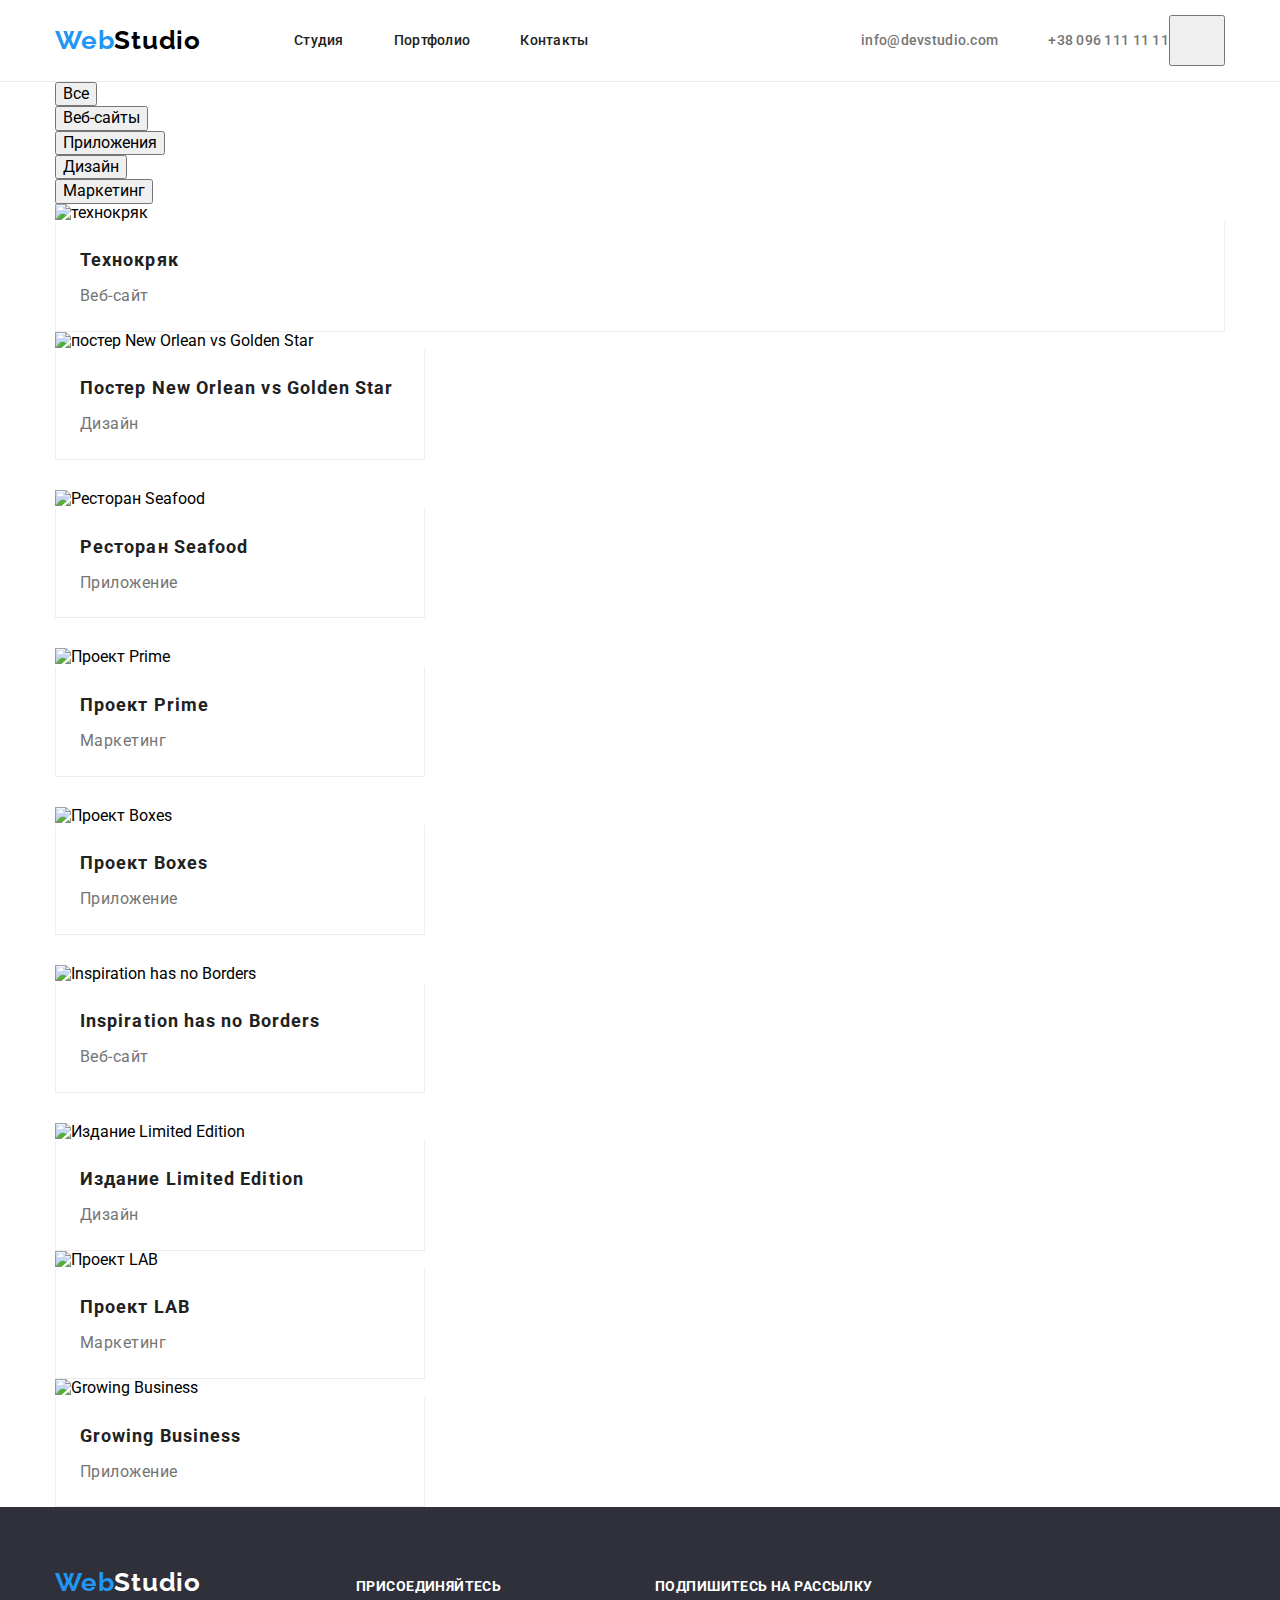
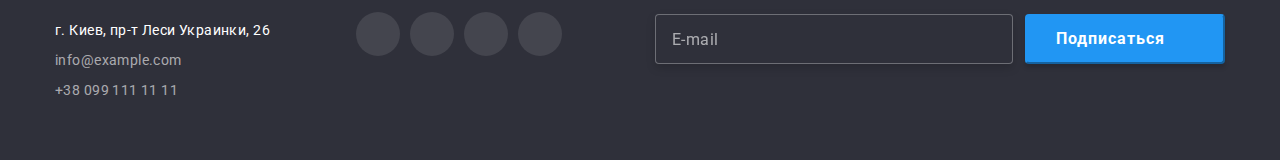
==== portfolio.html @ 87bd8df1 "Add files via upload" ====
<!DOCTYPE html>
    <html lang="en">
      <head>
        <meta charset="UTF-8" />
        <meta http-equiv="X-UA-Compatible" content="IE=edge" />
        <meta name="viewport" content="width=device-width, initial-scale=1.0" />
        <title>Document</title>
        
        <link rel="preconnect" href="https://fonts.googleapis.com">
    <link rel="preconnect" href="https://fonts.gstatic.com" crossorigin>
    <link href="https://fonts.googleapis.com/css2?family=Raleway:wght@700&family=Roboto:wght@400;500;700;900&display=swap" rel="stylesheet">
    
    <link rel="stylesheet" href="https://cdnjs.cloudflare.com/ajax/libs/modern-normalize/1.1.0/modern-normalize.min.css">
    <link rel="stylesheet" href="./css/main.min.css">  
      </head>
<body>
        <!--Шапка сайта-->
             <!--Шапка сайта-->
  <header class="header">
    <div class="header-container">
    <a href="./index.html" class="logo">Web<span class="accent-header">Studio</span></a>
    <nav style="margin-left: 93px;">
    <ul class="site-nav">
    <li class="site-nav__item"><a class="site-nav__link" href="./index.html">Студия</a></li>
    <li class="site-nav__item"><a class="site-nav__link current" href="./portfolio.html">Портфолио</a></li>
    <li class="site-nav__item"><a class="site-nav__link" href="">Контакты</a></li>
    </ul>
    </nav>
  
    <ul class="contacts-links">
    <li class="contacts-links__mail">
    <a class="site-nav__link contacts-links__link" href="mailto:info@devstudio.com">
    <svg class="contacts-links__icon" width="16" height="12">
  <use href="./images/symbol-defs.svg#icon-envelope"></use>
    </svg> info@devstudio.com</a></li>
    <li>
    <a class="site-nav__link contacts-links__link" href="tel:+380961111111">
    <svg class="contacts-links__icon" width="10" height="16">
    <use href="./images/symbol-defs.svg#icon-smartphone"></use></svg>
    +38 096 111 11 11</a></li>
    </ul>
    <button 
type="button" 
class="menu-button" 
aria-expanded="false"
data-menu-button>
<svg 
width="40" 
height="40" 
aria-label="Переключатель мобильного меню"
>
<use class="icon-close" href="./images/symbol-defs.svg#icon-close"></use>
<use class="icon-menu" href="./images/symbol-defs.svg#icon-menu"></use>
   </svg></button>
    </div>
    </header>

<!--Герой-->
<main>
  <section class="portfolio container"> <div class="filter-list">
    <ul class="list">
      <li class="item"> <button type="button" class="filter-button link current"> Все </button></li>
      <li class="item"> <button type="button" class="filter-button link"> Веб-сайты </button></li>    
      <li class="item"> <button type="button" class="filter-button link"> Приложения </button></li>
      <li class="item"> <button type="button" class="filter-button link"> Дизайн </button></li>
      <li class="item"> <button type="button" class="filter-button link"> Маркетинг </button></li>    
      </ul></div>
<div class="page-portfolio">
      <ul class="list">
        <li class="item">
          <a class="link">
          <div class="example-photo">
        <picture>
        <source
          srcset="
            ./images/portfolio-images/portfolio1_mobile.jpg 1x,
            ./images/portfolio-images/portfolio1_mobile2x.jpg 2x"
          media="(max-width: 767px)" />
        <source
          srcset="
          ./images/portfolio-images/portfolio1_tablet.jpg 1x,
          ./images/portfolio-images/portfolio1_tablet2x.jpg 2x"
          media="(max-width: 1199px)" />
        <source
          srcset="
          ./images/portfolio-images/portfolio1_desktop.jpg 1x,
          ./images/portfolio-images/portfolio1_desktop2x.jpg 2x"
          media="(min-width: 1200px)" />
        <source
          srcset="
          ./images/portfolio-images/portfolio1_mobile.jpg 1x,
          ./images/portfolio-images/portfolio1_mobile2x.jpg 2x"
          media="(max-width: 767px)" />
        <source
          srcset="
          ./images/portfolio-images/portfolio1_tablet.jpg 1x,
          ./images/portfolio-images/portfolio1_tablet2x.jpg 2x"
          media="(max-width: 1199px)" />
        <source
          srcset="
          ./images/portfolio-images/portfolio1_desktop.jpg 1x,
          ./images/portfolio-images/portfolio1_desktop2x.jpg 2x"
          media="(min-width: 1200px)" />
        <img
          class="example"
          src="./images/portfolio-images/portfolio1_desktop.jpg "
          alt="технокряк"
      /></picture>

       <div class="portfolio-container__overlay">
        <p class="portfolio-container__overlay__text"> Ресурс предлагает комплексные предложения с разным уровнем функционала и сервисов. Все это позволит, посетителю получить исчерпывающие сведения о компании или частном лице. </p>
      </div></div>
        <div class="portfolio-container__card">
        <h3 class="portfolio-container__card__title">Технокряк</h3>
        <p class="portfolio-container__card__text">Веб-сайт</p>
       </div></a></li>
    
      <li class="portfolio-container__element"> 
        <a class="portfolio-container__link"> 
          <div class="portfolio-container__image">
            <picture>
              <source
                srcset="
                  ./images/portfolio-images/portfolio2_mobile.jpg 1x,
                  ./images/portfolio-images/portfolio2_mobile2x.jpg 2x"
                media="(max-width: 767px)" />
              <source
                srcset="
                ./images/portfolio-images/portfolio2_tablet.jpg 1x,
                ./images/portfolio-images/portfolio2_tablet2x.jpg 2x"
                media="(max-width: 1199px)" />
              <source
                srcset="
                ./images/portfolio-images/portfolio2_desktop.jpg 1x,
                ./images/portfolio-images/portfolio2_desktop2x.jpg 2x"
                media="(min-width: 1200px)" />
              <source
                srcset="
                ./images/portfolio-images/portfolio2_mobile.jpg 1x,
                ./images/portfolio-images/portfolio2_mobile2x.jpg 2x"
                media="(max-width: 767px)" />
              <source
                srcset="
                ./images/portfolio-images/portfolio2_tablet.jpg 1x,
                ./images/portfolio-images/portfolio2_tablet2x.jpg 2x"
                media="(max-width: 1199px)" />
              <source
                srcset="
                ./images/portfolio-images/portfolio2_desktop.jpg 1x,
                ./images/portfolio-images/portfolio2_desktop2x.jpg 2x"
                media="(min-width: 1200px)" />
              <img
                class="example"
                src="./images/portfolio-images/portfolio2_desktop.jpg "
                alt="постер New Orlean vs Golden Star"
            /></picture>
           <div class="portfolio-container__overlay">
      <p class="portfolio-container__overlay__text"> Ресурс предлагает комплексные предложения с разным уровнем функционала и сервисов. Все это позволит, посетителю получить исчерпывающие сведения о компании или частном лице. </p>
      </div></div>
      <div class="portfolio-container__card">
    <h3 class="portfolio-container__card__title">Постер New Orlean vs Golden Star</h3>
    <p class="portfolio-container__card__text">Дизайн</p>
    </div></a></li>
      
    <li class="portfolio-container__element"> 
      <a class="portfolio-container__link"> 
        <div class="portfolio-container__image">
          <picture>
            <source
              srcset="
                ./images/portfolio-images/portfolio3_mobile.jpg 1x,
                ./images/portfolio-images/portfolio3_mobile2x.jpg 2x"
              media="(max-width: 767px)" />
            <source
              srcset="
              ./images/portfolio-images/portfolio3_tablet.jpg 1x,
              ./images/portfolio-images/portfolio3_tablet2x.jpg 2x"
              media="(max-width: 1199px)" />
            <source
              srcset="
              ./images/portfolio-images/portfolio3_desktop.jpg 1x,
              ./images/portfolio-images/portfolio3_desktop2x.jpg 2x"
              media="(min-width: 1200px)" />
            <source
              srcset="
              ./images/portfolio-images/portfolio3_mobile.jpg 1x,
              ./images/portfolio-images/portfolio3_mobile2x.jpg 2x"
              media="(max-width: 767px)" />
            <source
              srcset="
              ./images/portfolio-images/portfolio3_tablet.jpg 1x,
              ./images/portfolio-images/portfolio3_tablet2x.jpg 2x"
              media="(max-width: 1199px)" />
            <source
              srcset="
              ./images/portfolio-images/portfolio3_desktop.jpg 1x,
              ./images/portfolio-images/portfolio3_desktop2x.jpg 2x"
              media="(min-width: 1200px)" />
            <img
              class="example"
              src="./image/portfolio-images/portfolio3_desktop.jpg "
              alt="Ресторан Seafood"
          /></picture>
            <div class="portfolio-container__overlay">
      <p class="portfolio-container__overlay__text"> Ресурс предлагает комплексные предложения с разным уровнем функционала и сервисов. Все это позволит, посетителю получить исчерпывающие сведения о компании или частном лице. </p>
    </div></div>
    <div class="portfolio-container__card">
    <h3 class="portfolio-container__card__title">Ресторан Seafood</h3>
    <p class="portfolio-container__card__text">Приложение</p>
    </div></a></li>
        
      <li class="portfolio-container__element"> 
        <a class="portfolio-container__link"> 
          <div class="portfolio-container__image">
            <picture>
              <source
                srcset="
                  ./images/portfolio-images/portfolio4_mobile.jpg 1x,
                  ./images/portfolio-images/portfolio4_mobile2x.jpg 2x"
                media="(max-width: 767px)" />
              <source
                srcset="
                ./images/portfolio-images/portfolio4_tablet.jpg 1x,
                ./images/portfolio-images/portfolio4_tablet2x.jpg 2x"
                media="(max-width: 1199px)" />
              <source
                srcset="
                ./images/portfolio-images/portfolio4_desktop.jpg 1x,
                ./images/portfolio-images/portfolio4_desktop2x.jpg 2x"
                media="(min-width: 1200px)" />
              <source
                srcset="
                ./images/portfolio-images/portfolio4_mobile.jpg 1x,
                ./images/portfolio-images/portfolio4_mobile2x.jpg 2x"
                media="(max-width: 767px)" />
              <source
                srcset="
                ./images/portfolio-images/portfolio4_tablet.jpg 1x,
                ./images/portfolio-images/portfolio4_tablet2x.jpg 2x"
                media="(max-width: 1199px)" />
              <source
                srcset="
                ./images/portfolio-images/portfolio4_desktop.jpg 1x,
                ./images/portfolio-images/portfolio4_desktop2x.jpg 2x"
                media="(min-width: 1200px)" />
              <img
                class="example"
                src="./images/portfolio-images/portfolio4_desktop.jpg "
                alt="Проект Prime"
            /></picture>
<div class="portfolio-container__overlay">
      <p class="portfolio-container__overlay__text"> Ресурс предлагает комплексные предложения с разным уровнем функционала и сервисов. Все это позволит, посетителю получить исчерпывающие сведения о компании или частном лице. </p>
    </div></div>
    <div class="portfolio-container__card">
        <h3 class="portfolio-container__card__title">Проект Prime</h3>
        <p class="portfolio-container__card__text">Маркетинг</p>
      </div></a></li>
      
      <li class="portfolio-container__element"> 
       <a class="portfolio-container__link"> 
        <div class="portfolio-container__image">
          <picture>
            <source
              srcset="
                ./images/portfolio-images/portfolio5_mobile.jpg 1x,
                ./images/portfolio-images/portfolio5_mobile2x.jpg 2x"
              media="(max-width: 767px)" />
            <source
              srcset="
              ./images/portfolio-images/portfolio5_tablet.jpg 1x,
              ./images/portfolio-images/portfolio5_tablet2x.jpg 2x"
              media="(max-width: 1199px)" />
            <source
              srcset="
              ./images/portfolio-images/portfolio5_desktop.jpg 1x,
              ./images/portfolio-images/portfolio5_desktop2x.jpg 2x"
              media="(min-width: 1200px)" />
            <source
              srcset="
              ./images/portfolio-images/portfolio5_mobile.jpg 1x,
              ./images/portfolio-images/portfolio5_mobile2x.jpg 2x"
              media="(max-width: 767px)" />
            <source
              srcset="
              ./images/portfolio-images/portfolio5_tablet.jpg 1x,
              ./images/portfolio-images/portfolio5_tablet2x.jpg 2x"
              media="(max-width: 1199px)" />
            <source
              srcset="
              ./images/portfolio-images/portfolio5_desktop.jpg 1x,
              ./images/portfolio-images/portfolio5_desktop2x.jpg 2x"
              media="(min-width: 1200px)" />
            <img
              class="example"
              src="./images/portfolio-images/portfolio5_desktop.jpg "
              alt="Проект Boxes"
          /></picture>
        <div class="portfolio-container__overlay">
      <p class="portfolio-container__overlay__text"> Ресурс предлагает комплексные предложения с разным уровнем функционала и сервисов. Все это позволит, посетителю получить исчерпывающие сведения о компании или частном лице. </p>
    </div></div>
    <div class="portfolio-container__card">
        <h3 class="portfolio-container__card__title">Проект Boxes</h3>
        <p class="portfolio-container__card__text">Приложение</p>
      </div></a></li>  
        
    <li class="portfolio-container__element">
      <a class="portfolio-container__link"> 
        <div class="portfolio-container__image">
          <picture>
            <source
              srcset="
                ./images/portfolio-images/portfolio6_mobile.jpg 1x,
                ./images/portfolio-images/portfolio6_mobile2x.jpg 2x"
              media="(max-width: 767px)" />
            <source
              srcset="
              ./images/portfolio-images/portfolio6_tablet.jpg 1x,
              ./images/portfolio-images/portfolio6_tablet2x.jpg 2x"
              media="(max-width: 1199px)" />
            <source
              srcset="
              ./images/portfolio-images/portfolio6_desktop.jpg 1x,
              ./images/portfolio-images/portfolio6_desktop2x.jpg 2x"
              media="(min-width: 1200px)" />
            <source
              srcset="
              ./images/portfolio-images/portfolio6_mobile.jpg 1x,
              ./images/portfolio-images/portfolio6_mobile2x.jpg 2x"
              media="(max-width: 767px)" />
            <source
              srcset="
              ./images/portfolio-images/portfolio6_tablet.jpg 1x,
              ./images/portfolio-images/portfolio6_tablet2x.jpg 2x"
              media="(max-width: 1199px)" />
            <source
              srcset="
              ./images/portfolio-images/portfolio6_desktop.jpg 1x,
              ./images/portfolio-images/portfolio6_desktop2x.jpg 2x"
              media="(min-width: 1200px)" />
            <img
              class="example"
              src="./images/portfolio-images/portfolio6_desktop.jpg "
              alt="Inspiration has no Borders"
          /></picture>
      <div class="portfolio-container__overlay">
      <p class="portfolio-container__overlay__text"> Ресурс предлагает комплексные предложения с разным уровнем функционала и сервисов. Все это позволит, посетителю получить исчерпывающие сведения о компании или частном лице. </p>
    </div></div>
    <div class="portfolio-container__card">
      <h3 class="portfolio-container__card__title">Inspiration has no Borders</h3>
      <p class="portfolio-container__card__text">Веб-сайт</p>
    </div></a></li>
    
    <li class="portfolio-container__element"> 
      <a class="portfolio-container__link"> 
        <div class="portfolio-container__image">
         <picture>
            <source
              srcset="
                ./images/portfolio-images/portfolio7_mobile.jpg 1x,
                ./images/portfolio-images/portfolio7_mobile2x.jpg 2x"
              media="(max-width: 767px)" />
            <source
              srcset="
              ./images/portfolio-images/portfolio7_tablet.jpg 1x,
              ./images/portfolio-images/portfolio7_tablet2x.jpg 2x"
              media="(max-width: 1199px)" />
            <source
              srcset="
              ./images/portfolio-images/portfolio7_desktop.jpg 1x,
              ./images/portfolio-images/portfolio7_desktop2x.jpg 2x"
              media="(min-width: 1200px)" />
            <source
              srcset="
              ./images/portfolio-images/portfolio7_mobile.jpg 1x,
              ./images/portfolio-images/portfolio7_mobile2x.jpg 2x"
              media="(max-width: 767px)" />
            <source
              srcset="
              ./images/portfolio-images/portfolio7_tablet.jpg 1x,
              ./images/portfolio-images/portfolio7_tablet2x.jpg 2x"
              media="(max-width: 1199px)" />
            <source
              srcset="
              ./images/portfolio-images/portfolio7_desktop.jpg 1x,
              ./images/portfolio-images/portfolio7_desktop2x.jpg 2x"
              media="(min-width: 1200px)" />
            <img
              class="example"
              src="./images/portfolio-images/portfolio7_desktop.jpg "
              alt="Издание Limited Edition"
          /></picture>
     <div class="portfolio-container__overlay">
      <p class="portfolio-container__overlay__text"> Ресурс предлагает комплексные предложения с разным уровнем функционала и сервисов. Все это позволит, посетителю получить исчерпывающие сведения о компании или частном лице. </p>
    </div></div>
    <div class="portfolio-container__card">
        <h3 class="portfolio-container__card__title">Издание Limited Edition</h3>
        <p class="portfolio-container__card__text">Дизайн</p>
      </div></a></li>
    
      <li class="portfolio-container__element"> 
        <a class="portfolio-container__link"> 
          <div class="portfolio-container__image">
            <picture>
              <source
                srcset="
                  ./images/portfolio-images/portfolio8_mobile.jpg 1x,
                  ./images/portfolio-images/portfolio8_mobile2x.jpg 2x"
                media="(max-width: 767px)" />
              <source
                srcset="
                ./images/portfolio-images/portfolio8_tablet.jpg 1x,
                ./images/portfolio-images/portfolio8_tablet2x.jpg 2x"
                media="(max-width: 1199px)" />
              <source
                srcset="
                ./images/portfolio-images/portfolio8_desktop.jpg 1x,
                ./images/portfolio-images/portfolio8_desktop2x.jpg 2x"
                media="(min-width: 1200px)" />
              <source
                srcset="
                ./images/portfolio-images/portfolio8_mobile.jpg 1x,
                ./images/portfolio-images/portfolio8_mobile2x.jpg 2x"
                media="(max-width: 767px)" />
              <source
                srcset="
                ./images/portfolio-images/portfolio8_tablet.jpg 1x,
                ./images/portfolio-images/portfolio8_tablet2x.jpg 2x"
                media="(max-width: 1199px)" />
              <source
                srcset="
                ./images/portfolio-images/portfolio8_desktop.jpg 1x,
                ./images/portfolio-images/portfolio8_desktop2x.jpg 2x"
                media="(min-width: 1200px)" />
              <img
                class="example"
                src="./images/portfolio-images/portfolio8_desktop.jpg "
                alt="Проект LAB"
            /></picture>
     <div class="portfolio-container__overlay">
      <p class="portfolio-container__overlay__text"> Ресурс предлагает комплексные предложения с разным уровнем функционала и сервисов. Все это позволит, посетителю получить исчерпывающие сведения о компании или частном лице. </p>
    </div></div>
    <div class="portfolio-container__card">
      <h3 class="portfolio-container__card__title">Проект LAB</h3>   
      <p class="portfolio-container__card__text">Маркетинг</p>
      </div></a></li>  
        
    <li class="portfolio-container__element">
        <a class="portfolio-container__link"> 
          <div class="portfolio-container__image">
            <picture>
              <source
                srcset="
                  ./images/portfolio-images/portfolio9_mobile.jpg 1x,
                  ./images/portfolio-images/portfolio9_mobile2x.jpg 2x"
                media="(max-width: 767px)" />
              <source
                srcset="
                ./images/portfolio-images/portfolio9_tablet.jpg 1x,
                ./images/portfolio-images/portfolio9_tablet2x.jpg 2x"
                media="(max-width: 1199px)" />
              <source
                srcset="
                ./images/portfolio-images/portfolio9_desktop.jpg 1x,
                ./images/portfolio-images/portfolio9_desktop2x.jpg 2x"
                media="(min-width: 1200px)" />
              <source
                srcset="
                ./images/portfolio-images/portfolio9_mobile.jpg 1x,
                ./images/portfolio-images/portfolio9_mobile2x.jpg 2x"
                media="(max-width: 767px)" />
              <source
                srcset="
                ./images/portfolio-images/portfolio9_tablet.jpg 1x,
                ./images/portfolio-images/portfolio9_tablet2x.jpg 2x"
                media="(max-width: 1199px)" />
              <source
                srcset="
                ./images/portfolio-images/portfolio9_desktop.jpg 1x,
                ./images/portfolio-images/portfolio9_desktop2x.jpg 2x"
                media="(min-width: 1200px)" />
              <img
                class="example"
                src="./images/portfolio-images/portfolio9_desktop.jpg "
                alt="Growing Business"
            /></picture>
    <div class="portfolio-container__overlay">
      <p class="portfolio-container__overlay__text"> Ресурс предлагает комплексные предложения с разным уровнем функционала и сервисов. Все это позволит, посетителю получить исчерпывающие сведения о компании или частном лице. </p>
    </div></div>
    <div class="portfolio-container__card">
      <h3 class="portfolio-container__card__title">Growing Business</h3>
      <p class="portfolio-container__card__text">Приложение</p>
    </div></a></li></ul> </div> </section>
    </main>
<!--Подвал-->
<footer class="footer"> 
  <div class="footer-container">
  <div class="address-container">
 <a href="" class="logo">Web<span class="accent-footer">Studio</span></a>
  <address class="address">
      <ul class="address__links">
      <li class="address__map"> <a href="https://goo.gl/maps/FCJh6KjiG2ZxYmKU6" target="_blank" rel="noreferrer noopener">г. Киев, пр-т Леси Украинки, 26</a> </li>
      <li> <a href="mailto:info@example.com"> info@example.com</a></li>
      <li> <a href="tel:+380991111111"> +38 099 111 11 11</a></li>
      </ul>
  </address>
  </div>

  <div class="footer-social-links">
    <h2 class="footer-social-links__title">Присоединяйтесь</h2>
    <ul class="footer-social-links__list">
    
      <li class="footer-social-links__items">
  <a class="footer-social-links__link" href="">
    <svg class="footer-social-links__icon" width="20" height="20">
      <use href="./images/symbol-defs.svg#icon-instagram-2"></use>
    </svg> </a> </li>

    <li class="footer-social-links__items">
    <a class="footer-social-links__link" href="">
      <svg class="footer-social-links__icon" width="20" height="20">
        <use href="./images/symbol-defs.svg#icon-twitter-1"></use>
      </svg></a> </li>
      <li class="footer-social-links__items">
      <a class="footer-social-links__link" href="">
        <svg class="footer-social-links__icon" width="20" height="20">
          <use href="./images/symbol-defs.svg#icon-facebook-1"></use>
        </svg></a></li>
        <li class="footer-social-links__items">
        <a class="footer-social-links__link" href="">
          <svg class="footer-social-links__icon" width="20" height="20">
            <use href="./images/symbol-defs.svg#icon-linkedin-1"></use>
          </svg></a> </li>
</ul> </div>


<!--FORM-->
<div class="footer__form">
<b class="footer__form__title">Подпишитесь на рассылку</b>
<form class="footer__form__input"> <input type="email" name="email" placeholder="E-mail"/>
<button type="submit" class="footer__form__button">Подписаться <svg class="footer__form__icon" width="24" height="24">
<use href="/images/symbol-defs.svg#icon-send"></use> 
</svg></button></form>   
</div>
</div>
</footer>  
</body>
</html>
---- css/main.min.css ----
:root{--primary-font-family:"Roboto", sans-serif;--secondary-font-family: "Raleway", sans-serif;--main-text-color: #212121;--primary-text-color: #000000;--secondary-text-color: #FFFFFF;--accent-color: #2196F3;--secondary-accent-color: #757575;--background-color: #188CE8;--timing-function: cubic-bezier(0.4, 0, 0.2, 1)}.visually-hidden{position:absolute;width:1px;height:1px;margin:-1px;border:0;padding:0;white-space:nowrap;clip-path:inset(100%);clip:rect(0 0 0 0);overflow:hidden}html{box-sizing:border-box}* *::before,*::after{box-sizing:inherit}body{margin:0;background-color:#fff;font-family:var(--primary-font-family)}ol,ul{margin-top:0;margin-bottom:0;padding-left:0;list-style:none}a{text-decoration:none;cursor:pointer}p{margin-top:0;margin-bottom:0}h1,h2,h3,h4{margin-top:0;margin-bottom:0}img{display:block}.container{width:1200px;margin-right:auto;margin-left:auto;padding-left:15px;padding-right:15px}.container-design{display:flex;align-items:center}.logo{font-family:var(--secondary-font-family);font-weight:700;font-size:26px;line-height:1.2;letter-spacing:.03em;color:var(--accent-color)}.accent-header{font-family:var(--secondary-font-family);font-weight:700;font-size:26px;line-height:1.2;letter-spacing:.03em;color:var(--primary-text-color)}.accent-footer{font-family:var(--secondary-font-family);font-weight:700;font-size:26px;line-height:1.2;letter-spacing:.03em;color:var(--secondary-text-color)}.backdrop{position:fixed;top:0;left:0;bottom:0;right:0;background-color:rgba(0,0,0,.5);transition:opacity 250ms var(--timing-function),visibility 250ms var(--timing-function)}.modal{position:absolute;top:50%;left:50%;transform:translate(-50%, -50%) scale(1);width:528px;height:581px;background-color:#fff;transition:transform 250ms var(--timing-function);padding:40px;margin-left:auto;margin-right:auto}.modal-close-btn{position:absolute;top:8px;right:8px;display:flex;align-items:center;justify-content:center;width:30px;height:30px;border:1px solid rgba(0,0,0,.1);border-radius:50%;background-color:rgba(0,0,0,0);cursor:pointer;padding:0}.modal-close-btn-icon{transition:fill 250ms var(--timing-function)}.modal-close-btn:hover .modal-close-btn-icon,.modal-close-btn:focus .modal-close-btn-icon{fill:var(--accent-color)}.backdrop.is-hidden{opacity:0;visibility:hidden;pointer-events:none}.backdrop.is-hidden .modal{transform:translate(-50%, -50%) scale(0.9)}.modal-head{font-weight:700;font-size:20px;line-height:23px;text-align:center;letter-spacing:.03em}.modal-input-form{margin-top:12px}.modal-input{position:relative;display:flex;flex-direction:column;margin-left:auto;margin-right:auto;width:448px;margin-bottom:10px;font-weight:400;font-size:12px;line-height:1.16;letter-spacing:.01em;color:var(--secondary-accent-color)}.input-your-data{margin-left:auto;margin-right:auto;width:448px;height:40px;border:1px solid rgba(33,33,33,.2);border-radius:4px;padding-left:42px;margin-top:4px;transition:border-color 250ms var(--timing-function)}.input-comment{display:flex;flex-direction:column;width:448px;height:138px;margin-left:auto;margin-right:auto;margin-bottom:20px;font-weight:400;font-size:12px;line-height:1.16;letter-spacing:.01em;color:var(--secondary-accent-color);transition:border-color 250ms var(--timing-function)}.text-comment{width:448px;height:100%;padding-top:12px;padding:12px 16px;margin-top:4px;resize:none;border:1px solid rgba(33,33,33,.2);border-radius:4px}.modal-your-icon{position:absolute;top:50%;left:12px;fill:var(--main-text-color);transition:fill 250ms var(--timing-function)}.policy-checkbox{display:flex;justify-content:center;align-items:center;font-weight:400;font-size:14px;line-height:1.71;color:var(--secondary-accent-color);cursor:pointer}.modal-icon-check{position:relative;margin-right:7px;border:2px solid var(--main-text-color);border-radius:2px;width:16px;height:15px;transition:background-color 250ms cubic-bezier(0.4, 0, 0.2, 1),border-color 250ms cubic-bezier(0.4, 0, 0.2, 1)}.checkbox:checked+.modal-icon-check{background-size:contain;background-color:var(--accent-color);background-image:url(../images/check.svg);border-color:rgba(0,0,0,0);outline:none}.checkbox:focus+.modal-icon-check{outline:2px solid var(--main-text-color)}.checkbox{position:relative;margin-right:7px;border:2px solid var(--main-text-color);border-radius:2px;transition:background-color 250ms cubic-bezier(0.4, 0, 0.2, 1),border-color 250ms cubic-bezier(0.4, 0, 0.2, 1)}.policy-link{font-weight:400;font-size:14px;line-height:1.71;color:var(--accent-color);text-decoration-line:underline}.send-button{display:flex;width:200px;height:50px;margin-left:auto;margin-right:auto;margin-top:30px;align-items:center;justify-content:center;font-weight:700;font-size:16px;line-height:1.88;border-color:rgba(0,0,0,0);background-color:var(--accent-color);color:var(--secondary-text-color);border-radius:4px;cursor:pointer;transition:background-color 250ms var(--timing-function)}.send-button:hover,.send-button:focus{background-color:var(--background-color)}.text-comment:focus{border-color:var(--accent-color);outline:none}.input-your-data:focus{border:1px solid var(--accent-color);outline:none}.input-your-data:focus+.modal-your-icon{fill:var(--background-color)}.hero{padding:200px 0;background:#2f303a;text-align:center;width:1600px;margin-left:auto;margin-right:auto;background-image:linear-gradient(to right, rgba(47, 48, 58, 0.4), rgba(47, 48, 58, 0.4)),url("../images/Img.jpg");background-size:cover;background-position:center}.hero__container{max-width:1200px;margin-left:auto;margin-right:auto;padding-right:15px;padding-left:15px}.hero__head{margin:0 auto 30px;max-width:696px;font-family:var(--primary-font-family);font-weight:900;font-size:44px;line-height:1.36;text-align:center;letter-spacing:.06em;text-transform:uppercase;color:var(--secondary-text-color)}.hero__button{font-family:var(--primary-font-family);font-weight:700;font-size:16px;line-height:1.88;border:none;color:var(--secondary-text-color);background:var(--accent-color);box-shadow:0px 4px 4px rgba(0,0,0,.15);border-radius:4px;transition:250ms var(--timing-function)}.hero__button:hover,.hero__button:focus{background-color:var(--background-color)}.header{border-bottom:1px solid #ececec}.header-container{width:1200px;margin-right:auto;margin-left:auto;padding-left:15px;padding-right:15px;display:flex;align-items:center}.site-nav{display:flex;padding-left:0;margin-top:0;margin-bottom:0}.site-nav__item{display:block;margin-right:50px;margin-left:0;position:relative}.site-nav__item:last-child{margin-right:0}.site-nav__link{display:flex;align-items:center;text-decoration:none;list-style:none;letter-spacing:.02em;font-weight:500;font-size:14px;line-height:1.2;color:var(--main-text-color);padding-top:32px;padding-bottom:32px;transition:250ms var(--timing-function)}.site-nav__link:hover,.site-nav__link:focus{transition:250ms var(--timing-function);color:var(--accent-color)}.site-nav__link .current{color:var(--accent-color)}.site-nav__link .current::after{content:"";position:absolute;bottom:0;width:100%;height:4px;background-color:var(--accent-color);border-radius:2px}.contacts-links{display:flex;align-items:center;margin-left:auto;padding-left:0;margin-top:0;margin-bottom:0;list-style:none;letter-spacing:.02em;color:var(--secondary-accent-color)}.contacts-links__mail{margin-right:30px}.contacts-links__icon{margin-right:10px;fill:var(--secondary-accent-color);transition:250ms var(--timing-function)}.site-nav__link:hover .contacts-links__icon,.site-nav__link:focus .contacts-links__icon{fill:var(--accent-color)}.contacts-links__link{color:var(--secondary-accent-color)}.features{width:1200px;margin-left:auto;margin-right:auto;padding-left:15px;padding-right:15px}.features__list{display:flex;margin-top:0;margin-bottom:0;padding-left:0}.features__box{width:270px;padding:0}.features__box:not(:last-child){margin-right:30px}.features__icon{display:flex;justify-content:center;align-items:center;width:270px;height:120px;margin-bottom:30px;background-color:#f5f4fa;border-radius:4px}.features__title{font-weight:700;font-size:14px;line-height:1.14;letter-spacing:.03em;text-transform:uppercase;color:var(--main-text-color);margin:30px 0 10px;padding:0}.features__description{font-weight:400;font-size:14px;line-height:1.71;letter-spacing:.03em;color:var(--secondary-accent-color)}.services{width:1200px;margin-left:auto;margin-right:auto;padding-left:15px;padding-right:15px}.services__head{margin:0 auto 50px;font-weight:700;font-size:36px;line-height:1.2;text-align:center;letter-spacing:.03em;color:var(--main-text-color)}.services__list{display:flex;margin:0;padding:0}.services__item{position:relative}.services__item:not(:last-child){margin-right:30px}.services__label{position:absolute;width:370px;height:70px;left:0;bottom:0;display:flex;align-items:center;justify-content:center;font-family:var(--primary-font-family);font-weight:700;font-size:14px;line-height:16px;letter-spacing:.03em;text-transform:uppercase;color:var(--secondary-text-color);background:rgba(47,48,58,.8)}.team{padding:94px 0;text-align:center;background:#f5f4fa;margin-left:auto;margin-right:auto}.team__container{width:1200px;margin-left:auto;margin-right:auto;padding-left:15px;padding-right:15px}.team__head{font-weight:700;font-size:36px;line-height:1.2;text-align:center;letter-spacing:.03em;color:var(--main-text-color)}.team__list{display:flex;margin-top:50px}.team__card{list-style:none;margin-left:0;padding:0;max-width:270px;background:var(--secondary-text-color);box-shadow:0px 1px 3px rgba(0,0,0,.12),0px 1px 1px rgba(0,0,0,.14),0px 2px 1px rgba(0,0,0,.2);border-radius:0px 0px 4px 4px}.team__card:not(:last-child){margin-right:30px}.team__description{padding-top:30px;padding-bottom:30px}.team__name{font-weight:500;font-size:16px;line-height:1.2;letter-spacing:.03em;color:var(--main-text-color);margin-bottom:10px}.team__position{font-size:16px;line-height:1.2;letter-spacing:.03em;color:var(--secondary-accent-color)}.social-links{display:flex;justify-content:center;margin-top:16px;list-style:none}.social-links__item:not(:last-child){margin-right:10px}.social-links__link{display:flex;align-items:center;justify-content:center;width:44px;height:44px;border-radius:50%;transition:250ms var(--timing-function)}.social-links__link:hover,.social-links__link:focus{background-color:var(--accent-color)}.social-links__link .social-links__icon{fill:#afb1b8}.social-links__link:hover .social-links__icon,.social-links__link:focus .social-links__icon{fill:var(--secondary-text-color)}.clients{text-align:center;max-width:1200px;margin-left:auto;margin-right:auto;padding:0 15px}.clients__head{margin:0 auto 50px;font-weight:700;font-size:36px;line-height:1.2;text-align:center;letter-spacing:.03em;color:var(--main-text-color)}.clients__list{display:flex;flex-direction:row;justify-content:space-between;width:1170px;margin:0;padding:0}.clients__card{width:170px;margin:0 30px 0 0;height:92px}.clients__card:last-child{margin-right:0}.clients__link{display:flex;justify-content:center;align-items:center;width:100%;height:100%;border:1px solid #afb1b8;border-radius:4px;transition:250ms var(--timing-function)}.clients__link:hover,.clients__link:focus{border:1px solid var(--accent-color)}.clients__logo{fill:#afb1b8}.clients__link:hover .clients__logo,.clients__link:focus .clients__logo{fill:var(--accent-color)}.footer{padding-top:60px;padding-bottom:60px;background-color:#2f303a;margin-left:auto;margin-right:auto}.footer-container{margin-left:auto;margin-right:auto;width:1200px;padding-left:15px;padding-right:15px;display:flex;align-items:baseline}.address-container{display:inline-block;align-items:baseline;margin-left:0}.address{margin-top:20px;margin-bottom:0;padding:0;display:inline-block;align-items:baseline}.address__links{display:flex;flex-direction:column;margin:0;padding:0;font-style:normal;list-style:none}.address__links a{width:231px;height:21px;display:block;font-size:14px;line-height:1.71;letter-spacing:.03em;color:rgba(255,255,255,.6)}.address__links li:not(:last-child){margin-bottom:9px}.address__map a{color:var(--secondary-text-color)}.footer-social-links{display:inline-block;align-items:baseline;margin-left:70px}.footer-social-links__title{font-family:inherit;font-weight:700;font-size:14px;line-height:1.14;letter-spacing:.03em;text-transform:uppercase;color:var(--secondary-text-color)}.footer-social-links__list{display:inline-flex;list-style:none;border-radius:50%;margin-top:17px}.footer-social-links__items{margin-left:auto;margin-right:auto}.footer-social-links__items:not(:last-child){margin-right:10px}.footer-social-links__link{display:flex;align-items:center;justify-content:center;width:44px;height:44px;margin-top:0;border-radius:50%;background:rgba(255,255,255,.1)}.footer-social-links__link:hover,.footer-social-links__link:focus{background-color:var(--accent-color)}.footer-social-links__icon{fill:var(--secondary-text-color);transition:color 250ms var(--timing-function)}.footer__form{display:flex;flex-direction:column;align-items:baseline;margin-left:93px}.footer__form__title{font-family:"Roboto";font-style:normal;font-weight:700;font-size:14px;line-height:16px;letter-spacing:.03em;text-transform:uppercase;color:var(--secondary-text-color);margin-bottom:20px}.footer__form__input{display:flex;justify-content:center;align-items:center}.footer__form__input input{width:358px;height:50px;border:1px solid rgba(255,255,255,.3);filter:drop-shadow(0px 4px 4px rgba(0, 0, 0, 0.15));border-radius:4px;margin-right:12px;background-color:#2f303a;padding-left:16px;padding-top:15px;padding-bottom:15px;outline:none;color:rgba(255,255,255,.6)}.footer__form__input input::placeholder{font-family:"Roboto";font-style:normal;font-weight:400;font-size:16px;line-height:1.25;display:flex;align-items:center;letter-spacing:.03em;color:rgba(255,255,255,.6)}.footer__form__button{width:200px;height:50px;background:var(--accent-color);border-color:var(--accent-color);box-shadow:0px 4px 4px rgba(0,0,0,.15);border-radius:4px;font-family:"Roboto";font-style:normal;font-weight:700;font-size:16px;line-height:1.88;display:flex;align-items:center;text-align:center;letter-spacing:.06em;color:var(--secondary-text-color);padding-top:10px;padding-bottom:10px;padding-left:29px}.footer__form__icon{padding-left:10px}.portfolio{width:1200px;padding-left:15px;padding-right:15px;margin:0 auto}.filter-container{display:flex;justify-content:center;margin-bottom:50px;margin-top:0;padding-right:0;padding-left:0}.filter__list .button{font-family:inherit;font-weight:500;font-size:16px;line-height:1.62;text-align:center;letter-spacing:.03em;color:var(--main-text-color);background:#f5f4fa;border-radius:4px;border:1px solid rgba(0,0,0,0);cursor:pointer;padding:6px 22px;transition:color 250ms var(--timing-function),background-color 250ms var(--timing-function),box-shadow 250ms var(--timing-function)}.filter__list .button:hover,.filter__list .button:focus{color:var(--secondary-text-color);background-color:var(--background-color);box-shadow:0px 3px 1px rgba(0,0,0,.1),0px 1px 2px rgba(0,0,0,.08),0px 2px 2px rgba(0,0,0,.12)}.filter__list:not(:last-child){margin-right:8px}.filter__list .current{color:var(--secondary-text-color);background-color:var(--accent-color)}.portfolio-container{display:flex;flex-wrap:wrap;padding:0;margin:0}.portfolio-container__element{width:370px;background:var(--secondary-text-color);margin-right:30px;margin-left:0;margin-bottom:30px;cursor:pointer}.portfolio-container__element:nth-child(3n){margin-right:0}.portfolio-container__element:nth-last-child(-n+3){margin-bottom:0}.portfolio-container__link{display:block;text-decoration:none;transition:transform 250ms var(--timing-function)}.portfolio-container__link:hover,.portfolio-container__link:focus{box-shadow:0px 1px 1px rgba(0,0,0,.12),0px 4px 4px rgba(0,0,0,.06),1px 4px 6px rgba(0,0,0,.16)}.portfolio-container__image{position:relative;overflow:hidden}.portfolio-container__overlay{position:absolute;width:370px;height:294px;left:0;top:0;padding:63px 24px;font-family:var(--primary-font-family);font-weight:400;font-size:18px;line-height:1.56;letter-spacing:.03em;color:var(--secondary-text-color);background-color:rgba(33,150,243,.9);cursor:pointer;opacity:0;transform:translateY(100%);transition:opacity 250ms var(--timing-function),transform 250ms var(--timing-function)}.portfolio-container__element:hover .portfolio-container__overlay,.portfolio-container__element:focus .portfolio-container__overlay{opacity:1;transform:translateY(0)}.portfolio-container__card{padding:20px 24px;border-left:1px solid #eee;border-right:1px solid #eee;border-bottom:1px solid #eee}.portfolio-container__card__title{font-weight:700;font-size:18px;line-height:2;letter-spacing:.06em;color:var(--main-text-color);margin-top:0;margin-bottom:0}.portfolio-container__card__text{font-size:16px;line-height:1.8;letter-spacing:.03em;color:var(--secondary-accent-color);margin-top:4px}/*# sourceMappingURL=main.min.css.map */
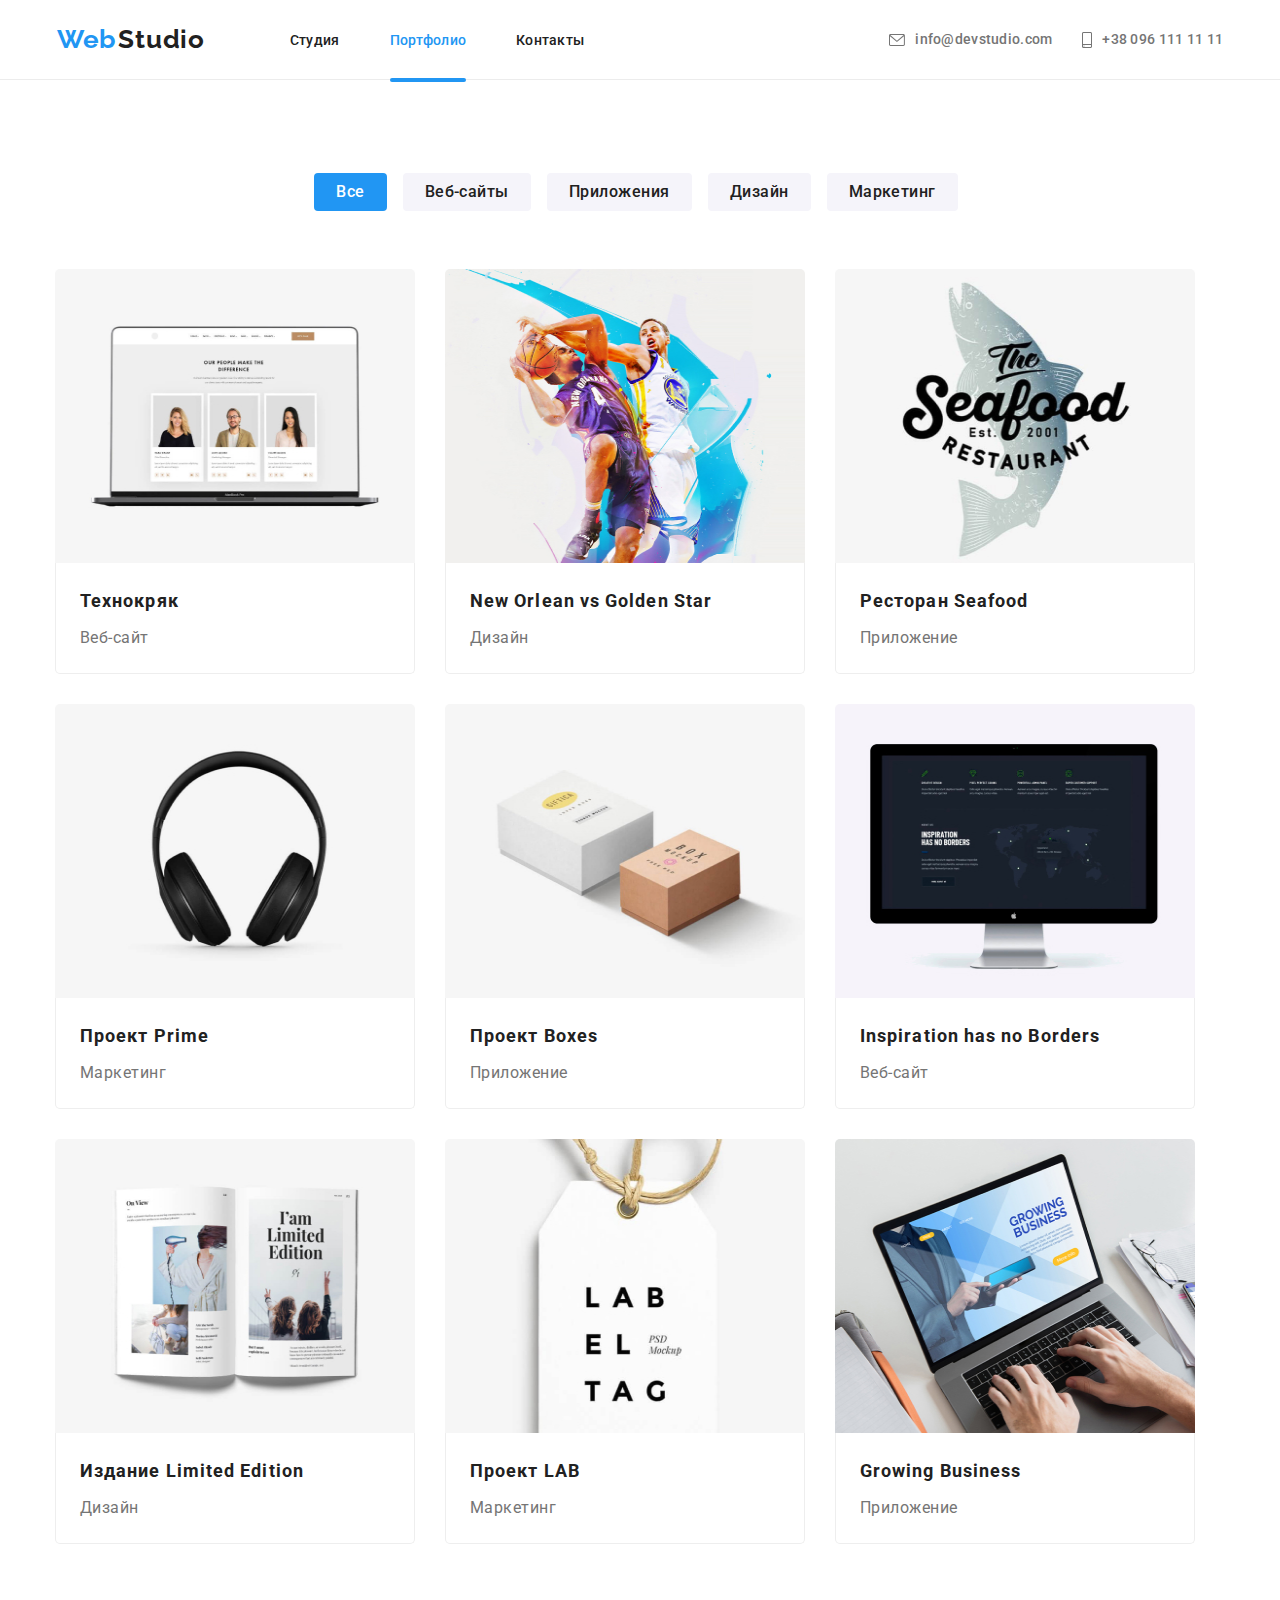
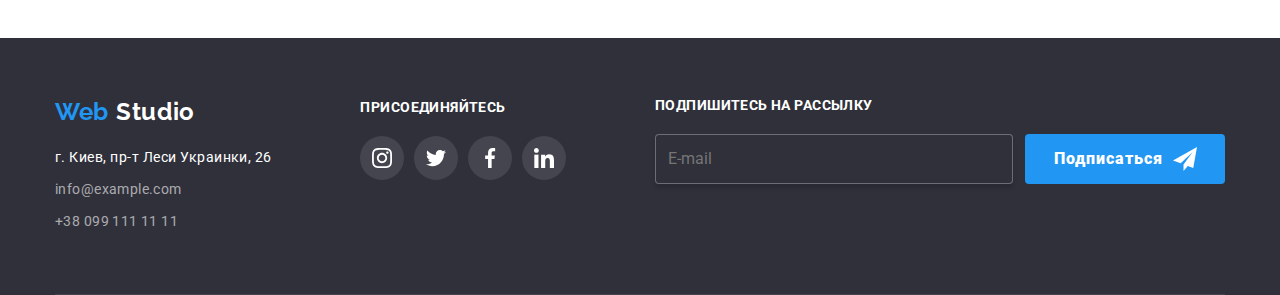
==== commit 97a0b74f: "Add files via upload" ====
--- a/portfolio.html
+++ b/portfolio.html
@@ -1,547 +1,670 @@
 <!DOCTYPE html>
-    <html lang="en">
-      <head>
-        <meta charset="UTF-8" />
-        <meta http-equiv="X-UA-Compatible" content="IE=edge" />
-        <meta name="viewport" content="width=device-width, initial-scale=1.0" />
-        <title>Document</title>
+<html lang="ru">
+  <head>
+    <meta charset="UTF-8" />
+    <meta name="viewport" content="width=device-width, initial-scale=1.0" />
+    <title>Web Studio/Porfolio</title>
+    <link
+      href="https://fonts.googleapis.com/css2?family=Raleway:wght@700&family=Roboto:wght@400;500;700&display=swap"
+      rel="stylesheet"
+    />
+    <link
+      rel="stylesheet"
+      href="https://cdnjs.cloudflare.com/ajax/libs/modern-normalize/0.6.0/modern-normalize.min.css"
+    />
+    <link rel="stylesheet" href="./css/main.min.css" />
+  </head>
+  <body>
+    <!--шапка сайта-->
+
+    <header class="page-header">
+      <div class="container">
+        <a href="" class="site-logo"><span>Web</span> Studio</a>
+
+        <div class="navigate-menu" data-menu>
+          <nav class="main-nav">
+            <ul class="nav-list list">
+              <li class="item">
+                <a class="link" href="./index.html">Студия</a>
+              </li>
+              <li class="item">
+                <a class="link current" href="./portfolio.html">Портфолио</a>
+              </li>
+              <li class="item"><a class="link" href="">Контакты</a></li>
+            </ul>
+          </nav>
+
+          <ul class="contact-list list">
+            <li class="item">
+              <a href="mailto:info@devstudio.com" class="contact"
+                ><svg class="icon-contact" width="16" height="12">
+                  <use href="./images/symbol-defs.svg#icon-envelope"></use></svg>info@devstudio.com
+              </a>
+            </li>
+
+            <li class="item">
+              <a href="tell:+380961111111" class="contact"
+                ><svg class="icon-contact" width="10" height="16">
+                  <use href="./images/symbol-defs.svg#icon-smartphone"></use></svg>+38 096 111 11 11</a>
+            </li>
+          </ul>
+        </div>
+
+        <button
+        type="button"
+        class="menu-button"
+        aria-expanded="false"
+        data-menu-button>
+        <svg
+          width="40"
+          height="40"
+          aria-label="переключатель мобильного меню"
+        >
+          <use
+            class="close"
+            href="./images/symbol-defs.svg#icon-close"
+          ></use>
+          <use
+            class="open"
+            href="./images/symbol-defs.svg#icon-menu"
+          ></use>
+        </svg>
+      </button>
+      </div>
+    </header>
+    <!--основной контент-->
+    <main>
+      <!--фильтры-->
+      <section class="portfolio container">
+        <div class="filter-list">
+          <ul class="list">
+            <li class="item">
+              <button class="filter-button link current-page">Все</button>
+            </li>
+            <li class="item">
+              <button class="filter-button link">Веб-сайты</button>
+            </li>
+            <li class="item">
+              <button class="filter-button link">Приложения</button>
+            </li>
+            <li class="item">
+              <button class="filter-button link">Дизайн</button>
+            </li>
+            <li class="item">
+              <button class="filter-button link">Маркетинг</button>
+            </li>
+          </ul>
+        </div>
+
+        <!--портфолио-->
+
+        <div class="page-portfolio">
+          <h1 class="shadow">примеры работ</h1>
+          <ul class="list">
+            <li class="item">
+              <a href="" class="link"
+                ><div class="example-photo">
+                  <picture>
+                    <source
+                      srcset="
+                        ./images/portfolio-images/portfolio1_mobile.jpg 1x,
+                        ./images/portfolio-images/portfolio1_mobile2x.jpg 2x"
+                      media="(max-width: 767px)" />
+                    <source
+                      srcset="
+                      ./images/portfolio-images/portfolio1_tablet.jpg 1x,
+                      ./images/portfolio-images/portfolio1_tablet2x.jpg 2x"
+                      media="(max-width: 1199px)" />
+                    <source
+                      srcset="
+                      ./images/portfolio-images/portfolio1_desktop.jpg 1x,
+                      ./images/portfolio-images/portfolio1_desktop2x.jpg 2x"
+                      media="(min-width: 1200px)" />
+                    <source
+                      srcset="
+                      ./images/portfolio-images/portfolio1_mobile.jpg 1x,
+                      ./images/portfolio-images/portfolio1_mobile2x.jpg 2x"
+                      media="(max-width: 767px)" />
+                    <source
+                      srcset="
+                      ./images/portfolio-images/portfolio1_tablet.jpg 1x,
+                      ./images/portfolio-images/portfolio1_tablet2x.jpg 2x"
+                      media="(max-width: 1199px)" />
+                    <source
+                      srcset="
+                      ./images/portfolio-images/portfolio1_desktop.jpg 1x,
+                      ./images/portfolio-images/portfolio1_desktop2x.jpg 2x"
+                      media="(min-width: 1200px)" />
+                    <img
+                      class="example"
+                      src="./images/portfolio-images/portfolio1_desktop.jpg "
+                      alt="технокряк"
+                  /></picture>
+                 <p class="text">
+                    Технокряк это современная площадка распространения
+                    коронавируса. Компании используют эту платформу для
+                    цифрового шпионажа и атак на защищённые сервера конкурентов.
+                  </p>
+                </div>
+                <div class="example-description">
+                  <h2 class="title">Технокряк</h2>
+                  <p class="filter">Веб-сайт</p>
+                </div>
+              </a>
+            </li>
+
+            <li class="item">
+              <a href="" class="link"
+                ><div class="example-photo">
+                  <picture>
+                    <source
+                      srcset="
+                        ./images/portfolio-images/portfolio2_mobile.jpg 1x,
+                        ./images/portfolio-images/portfolio2_mobile2x.jpg 2x"
+                      media="(max-width: 767px)" />
+                    <source
+                      srcset="
+                      ./images/portfolio-images/portfolio2_tablet.jpg 1x,
+                      ./images/portfolio-images/portfolio2_tablet2x.jpg 2x"
+                      media="(max-width: 1199px)" />
+                    <source
+                      srcset="
+                      ./images/portfolio-images/portfolio2_desktop.jpg 1x,
+                      ./images/portfolio-images/portfolio2_desktop2x.jpg 2x"
+                      media="(min-width: 1200px)" />
+                    <source
+                      srcset="
+                      ./images/portfolio-images/portfolio2_mobile.jpg 1x,
+                      ./images/portfolio-images/portfolio2_mobile2x.jpg 2x"
+                      media="(max-width: 767px)" />
+                    <source
+                      srcset="
+                      ./images/portfolio-images/portfolio2_tablet.jpg 1x,
+                      ./images/portfolio-images/portfolio2_tablet2x.jpg 2x"
+                      media="(max-width: 1199px)" />
+                    <source
+                      srcset="
+                      ./images/portfolio-images/portfolio2_desktop.jpg 1x,
+                      ./images/portfolio-images/portfolio2_desktop2x.jpg 2x"
+                      media="(min-width: 1200px)" />
+                    <img
+                      class="example"
+                      src="./images/portfolio-images/portfolio2_desktop.jpg "
+                      alt="постер New Orlean vs Golden Star"
+                  /></picture>
+                  <p class="text">
+                    Технокряк это современная площадка распространения
+                    коронавируса. Компании используют эту платформу для
+                    цифрового шпионажа и атак на защищённые сервера конкурентов.
+                  </p>
+                </div>
+
+                <div class="example-description">
+                  <h2 class="title">New Orlean vs Golden Star</h2>
+                  <p class="filter">Дизайн</p>
+                </div>
+              </a>
+            </li>
+
+            <li class="item">
+              <a href="" class="link"
+                ><div class="example-photo">
+                  <picture>
+                    <source
+                      srcset="
+                        ./images/portfolio-images/portfolio3_mobile.jpg 1x,
+                        ./images/portfolio-images/portfolio3_mobile2x.jpg 2x"
+                      media="(max-width: 767px)" />
+                    <source
+                      srcset="
+                      ./images/portfolio-images/portfolio3_tablet.jpg 1x,
+                      ./images/portfolio-images/portfolio3_tablet2x.jpg 2x"
+                      media="(max-width: 1199px)" />
+                    <source
+                      srcset="
+                      ./images/portfolio-images/portfolio3_desktop.jpg 1x,
+                      ./images/portfolio-images/portfolio3_desktop2x.jpg 2x"
+                      media="(min-width: 1200px)" />
+                    <source
+                      srcset="
+                      ./images/portfolio-images/portfolio3_mobile.jpg 1x,
+                      ./images/portfolio-images/portfolio3_mobile2x.jpg 2x"
+                      media="(max-width: 767px)" />
+                    <source
+                      srcset="
+                      ./images/portfolio-images/portfolio3_tablet.jpg 1x,
+                      ./images/portfolio-images/portfolio3_tablet2x.jpg 2x"
+                      media="(max-width: 1199px)" />
+                    <source
+                      srcset="
+                      ./images/portfolio-images/portfolio3_desktop.jpg 1x,
+                      ./images/portfolio-images/portfolio3_desktop2x.jpg 2x"
+                      media="(min-width: 1200px)" />
+                    <img
+                      class="example"
+                      src="./image/portfolio-images/portfolio3_desktop.jpg "
+                      alt="Ресторан Seafood"
+                  /></picture>
+                  <p class="text">
+                    Технокряк это современная площадка распространения
+                    коронавируса. Компании используют эту платформу для
+                    цифрового шпионажа и атак на защищённые сервера конкурентов.
+                  </p>
+                </div>
+
+                <div class="example-description">
+                  <h2 class="title">Ресторан Seafood</h2>
+                  <p class="filter">Приложение</p>
+                </div>
+              </a>
+            </li>
+
+            <li class="item">
+              <a href="" class="link"
+                ><div class="example-photo">
+                      <picture>
+                          <source
+                            srcset="
+                              ./images/portfolio-images/portfolio4_mobile.jpg 1x,
+                              ./images/portfolio-images/portfolio4_mobile2x.jpg 2x"
+                            media="(max-width: 767px)" />
+                          <source
+                            srcset="
+                            ./images/portfolio-images/portfolio4_tablet.jpg 1x,
+                            ./images/portfolio-images/portfolio4_tablet2x.jpg 2x"
+                            media="(max-width: 1199px)" />
+                          <source
+                            srcset="
+                            ./images/portfolio-images/portfolio4_desktop.jpg 1x,
+                            ./images/portfolio-images/portfolio4_desktop2x.jpg 2x"
+                            media="(min-width: 1200px)" />
+                          <source
+                            srcset="
+                            ./images/portfolio-images/portfolio4_mobile.jpg 1x,
+                            ./images/portfolio-images/portfolio4_mobile2x.jpg 2x"
+                            media="(max-width: 767px)" />
+                          <source
+                            srcset="
+                            ./images/portfolio-images/portfolio4_tablet.jpg 1x,
+                            ./images/portfolio-images/portfolio4_tablet2x.jpg 2x"
+                            media="(max-width: 1199px)" />
+                          <source
+                            srcset="
+                            ./images/portfolio-images/portfolio4_desktop.jpg 1x,
+                            ./images/portfolio-images/portfolio4_desktop2x.jpg 2x"
+                            media="(min-width: 1200px)" />
+                          <img
+                            class="example"
+                            src="./images/portfolio-images/portfolio4_desktop.jpg "
+                            alt="Проект Prime"
+                        /></picture>
+                  <p class="text">
+                    Технокряк это современная площадка распространения
+                    коронавируса. Компании используют эту платформу для
+                    цифрового шпионажа и атак на защищённые сервера конкурентов.
+                  </p>
+                </div>
+
+                <div class="example-description">
+                  <h2 class="title">Проект Prime</h2>
+                  <p class="filter">Маркетинг</p>
+                </div>
+              </a>
+            </li>
+
+            <li class="item">
+              <a href="" class="portfolio-img link"
+                ><div class="example-photo">
+                  <picture>
+                    <source
+                      srcset="
+                        ./images/portfolio-images/portfolio5_mobile.jpg 1x,
+                        ./images/portfolio-images/portfolio5_mobile2x.jpg 2x"
+                      media="(max-width: 767px)" />
+                    <source
+                      srcset="
+                      ./images/portfolio-images/portfolio5_tablet.jpg 1x,
+                      ./images/portfolio-images/portfolio5_tablet2x.jpg 2x"
+                      media="(max-width: 1199px)" />
+                    <source
+                      srcset="
+                      ./images/portfolio-images/portfolio5_desktop.jpg 1x,
+                      ./images/portfolio-images/portfolio5_desktop2x.jpg 2x"
+                      media="(min-width: 1200px)" />
+                    <source
+                      srcset="
+                      ./images/portfolio-images/portfolio5_mobile.jpg 1x,
+                      ./images/portfolio-images/portfolio5_mobile2x.jpg 2x"
+                      media="(max-width: 767px)" />
+                    <source
+                      srcset="
+                      ./images/portfolio-images/portfolio5_tablet.jpg 1x,
+                      ./images/portfolio-images/portfolio5_tablet2x.jpg 2x"
+                      media="(max-width: 1199px)" />
+                    <source
+                      srcset="
+                      ./images/portfolio-images/portfolio5_desktop.jpg 1x,
+                      ./images/portfolio-images/portfolio5_desktop2x.jpg 2x"
+                      media="(min-width: 1200px)" />
+                    <img
+                      class="example"
+                      src="./images/portfolio-images/portfolio5_desktop.jpg "
+                      alt="Проект Boxes"
+                  /></picture>
+                  <p class="text">
+                    Технокряк это современная площадка распространения
+                    коронавируса. Компании используют эту платформу для
+                    цифрового шпионажа и атак на защищённые сервера конкурентов.
+                  </p>
+                </div>
+
+                <div class="example-description">
+                  <h2 class="title">Проект Boxes</h2>
+                  <p class="filter">Приложение</p>
+                </div>
+              </a>
+            </li>
+
+            <li class="item">
+              <a href="" class="link"
+                ><div class="example-photo">
+                  <picture>
+                    <source
+                      srcset="
+                        ./images/portfolio-images/portfolio6_mobile.jpg 1x,
+                        ./images/portfolio-images/portfolio6_mobile2x.jpg 2x"
+                      media="(max-width: 767px)" />
+                    <source
+                      srcset="
+                      ./images/portfolio-images/portfolio6_tablet.jpg 1x,
+                      ./images/portfolio-images/portfolio6_tablet2x.jpg 2x"
+                      media="(max-width: 1199px)" />
+                    <source
+                      srcset="
+                      ./images/portfolio-images/portfolio6_desktop.jpg 1x,
+                      ./images/portfolio-images/portfolio6_desktop2x.jpg 2x"
+                      media="(min-width: 1200px)" />
+                    <source
+                      srcset="
+                      ./images/portfolio-images/portfolio6_mobile.jpg 1x,
+                      ./images/portfolio-images/portfolio6_mobile2x.jpg 2x"
+                      media="(max-width: 767px)" />
+                    <source
+                      srcset="
+                      ./images/portfolio-images/portfolio6_tablet.jpg 1x,
+                      ./images/portfolio-images/portfolio6_tablet2x.jpg 2x"
+                      media="(max-width: 1199px)" />
+                    <source
+                      srcset="
+                      ./images/portfolio-images/portfolio6_desktop.jpg 1x,
+                      ./images/portfolio-images/portfolio6_desktop2x.jpg 2x"
+                      media="(min-width: 1200px)" />
+                    <img
+                      class="example"
+                      src="./images/portfolio-images/portfolio6_desktop.jpg "
+                      alt="Inspiration has no Borders"
+                  /></picture>
+                  <p class="text">
+                    Технокряк это современная площадка распространения
+                    коронавируса. Компании используют эту платформу для
+                    цифрового шпионажа и атак на защищённые сервера конкурентов.
+                  </p>
+                </div>
+
+                <div class="example-description">
+                  <h2 class="title">Inspiration has no Borders</h2>
+                  <p class="filter">Веб-сайт</p>
+                </div>
+              </a>
+            </li>
+
+            <li class="item">
+              <a href="" class="link"
+                ><div class="example-photo">
+                  <picture>
+                    <source
+                      srcset="
+                        ./images/portfolio-images/portfolio7_mobile.jpg 1x,
+                        ./images/portfolio-images/portfolio7_mobile2x.jpg 2x"
+                      media="(max-width: 767px)" />
+                    <source
+                      srcset="
+                      ./images/portfolio-images/portfolio7_tablet.jpg 1x,
+                      ./images/portfolio-images/portfolio7_tablet2x.jpg 2x"
+                      media="(max-width: 1199px)" />
+                    <source
+                      srcset="
+                      ./images/portfolio-images/portfolio7_desktop.jpg 1x,
+                      ./images/portfolio-images/portfolio7_desktop2x.jpg 2x"
+                      media="(min-width: 1200px)" />
+                    <source
+                      srcset="
+                      ./images/portfolio-images/portfolio7_mobile.jpg 1x,
+                      ./images/portfolio-images/portfolio7_mobile2x.jpg 2x"
+                      media="(max-width: 767px)" />
+                    <source
+                      srcset="
+                      ./images/portfolio-images/portfolio7_tablet.jpg 1x,
+                      ./images/portfolio-images/portfolio7_tablet2x.jpg 2x"
+                      media="(max-width: 1199px)" />
+                    <source
+                      srcset="
+                      ./images/portfolio-images/portfolio7_desktop.jpg 1x,
+                      ./images/portfolio-images/portfolio7_desktop2x.jpg 2x"
+                      media="(min-width: 1200px)" />
+                    <img
+                      class="example"
+                      src="./images/portfolio-images/portfolio7_desktop.jpg "
+                      alt="Издание Limited Edition"
+                  /></picture>
+                  <p class="text">
+                    Технокряк это современная площадка распространения
+                    коронавируса. Компании используют эту платформу для
+                    цифрового шпионажа и атак на защищённые сервера конкурентов.
+                  </p>
+                </div>
+
+                <div class="example-description">
+                  <h2 class="title">Издание Limited Edition</h2>
+                  <p class="filter">Дизайн</p>
+                </div>
+              </a>
+            </li>
+
+            <li class="item">
+              <a href="" class="link"
+                ><div class="example-photo">
+                  <picture>
+                    <source
+                      srcset="
+                        ./images/portfolio-images/portfolio8_mobile.jpg 1x,
+                        ./images/portfolio-images/portfolio8_mobile2x.jpg 2x"
+                      media="(max-width: 767px)" />
+                    <source
+                      srcset="
+                      ./images/portfolio-images/portfolio8_tablet.jpg 1x,
+                      ./images/portfolio-images/portfolio8_tablet2x.jpg 2x"
+                      media="(max-width: 1199px)" />
+                    <source
+                      srcset="
+                      ./images/portfolio-images/portfolio8_desktop.jpg 1x,
+                      ./images/portfolio-images/portfolio8_desktop2x.jpg 2x"
+                      media="(min-width: 1200px)" />
+                    <source
+                      srcset="
+                      ./images/portfolio-images/portfolio8_mobile.jpg 1x,
+                      ./images/portfolio-images/portfolio8_mobile2x.jpg 2x"
+                      media="(max-width: 767px)" />
+                    <source
+                      srcset="
+                      ./images/portfolio-images/portfolio8_tablet.jpg 1x,
+                      ./images/portfolio-images/portfolio8_tablet2x.jpg 2x"
+                      media="(max-width: 1199px)" />
+                    <source
+                      srcset="
+                      ./images/portfolio-images/portfolio8_desktop.jpg 1x,
+                      ./images/portfolio-images/portfolio8_desktop2x.jpg 2x"
+                      media="(min-width: 1200px)" />
+                    <img
+                      class="example"
+                      src="./images/portfolio-images/portfolio8_desktop.jpg "
+                      alt="Проект LAB"
+                  /></picture>
+                  <p class="text">
+                    Технокряк это современная площадка распространения
+                    коронавируса. Компании используют эту платформу для
+                    цифрового шпионажа и атак на защищённые сервера конкурентов.
+                  </p>
+                </div>
+
+                <div class="example-description">
+                  <h2 class="title">Проект LAB</h2>
+                  <p class="filter">Маркетинг</p>
+                </div>
+              </a>
+            </li>
+
+            <li class="item">
+              <a href="" class="link"
+                ><div class="example-photo">
+                  <picture>
+                    <source
+                      srcset="
+                        ./images/portfolio-images/portfolio9_mobile.jpg 1x,
+                        ./images/portfolio-images/portfolio9_mobile2x.jpg 2x"
+                      media="(max-width: 767px)" />
+                    <source
+                      srcset="
+                      ./images/portfolio-images/portfolio9_tablet.jpg 1x,
+                      ./images/portfolio-images/portfolio9_tablet2x.jpg 2x"
+                      media="(max-width: 1199px)" />
+                    <source
+                      srcset="
+                      ./images/portfolio-images/portfolio9_desktop.jpg 1x,
+                      ./images/portfolio-images/portfolio9_desktop2x.jpg 2x"
+                      media="(min-width: 1200px)" />
+                    <source
+                      srcset="
+                      ./images/portfolio-images/portfolio9_mobile.jpg 1x,
+                      ./images/portfolio-images/portfolio9_mobile2x.jpg 2x"
+                      media="(max-width: 767px)" />
+                    <source
+                      srcset="
+                      ./images/portfolio-images/portfolio9_tablet.jpg 1x,
+                      ./images/portfolio-images/portfolio9_tablet2x.jpg 2x"
+                      media="(max-width: 1199px)" />
+                    <source
+                      srcset="
+                      ./images/portfolio-images/portfolio9_desktop.jpg 1x,
+                      ./images/portfolio-images/portfolio9_desktop2x.jpg 2x"
+                      media="(min-width: 1200px)" />
+                    <img
+                      class="example"
+                      src="./images/portfolio-images/portfolio9_desktop.jpg "
+                      alt="Growing Business"
+                  /></picture>
+                  <p class="text">
+                    Технокряк это современная площадка распространения
+                    коронавируса. Компании используют эту платформу для
+                    цифрового шпионажа и атак на защищённые сервера конкурентов.
+                  </p>
+                </div>
+                <div class="example-description">
+                  <h2 class="title">Growing Business</h2>
+                  <p class="filter">Приложение</p>
+                </div>
+              </a>
+            </li>
+          </ul>
+        </div>
+      </section>
+    </main>
+    <!--подвал сайта-->
+
+    <footer class="footer-page">
+      <div class="container">
+        <div class="container-adress">
+          <!--левая сторона-->
+          <div class="address">
+            <a href="" class="site-logo"><span>Web</span> Studio</a>
+            <address>
+              <ul class="address-list list">
+                <li class="item">
+                  <a href="#" class="city-adr"
+                    >г. Киев, пр-т Леси Украинки, 26</a
+                  >
+                </li>
+                <li class="item">
+                  <a href="mailto:info@example.com" class="contact"
+                    >info@example.com</a
+                  >
+                </li>
+                <li class="item">
+                  <a href="tell:+380991111111" class="contact"
+                    >+38 099 111 11 11</a
+                  >
+                </li>
+              </ul>
+            </address>
+          </div>
+          <!--середина-->
+          <div class="social-link">
+            <b class="join-in">присоединяйтесь</b>
+            <ul class="soc-link list">
+              <li class="item">
+                <a
+                  href="#"
+                  class="link link-instagram"
+                  aria-label="Ссылка на Instagram"
+                  ><svg class="icon-link" width="20" height="20">
+                    <use
+                      href="./images/symbol-defs.svg#icon-instagram-2"></use></svg></a>
+              </li>
+              <li class="item">
+                <a
+                  href="#"
+                  class="link link-twitter"
+                  aria-label="Ссылка на Twitter"
+                  ><svg class="icon-link" width="20" height="20">
+                    <use href="./images/symbol-defs.svg#icon-twitter-1"></use></svg></a>
+              </li>
+              <li class="item">
+                <a
+                  href="#"
+                  class="link link-facebook"
+                  aria-label="Ссылка на Facebook"><svg class="icon-link" width="20" height="20">               <use
+                      href="./images/symbol-defs.svg#icon-facebook-1"
+                    ></use></svg></a>
+              </li>
+              <li class="item">
+                <a
+                  href="#"
+                  class="link link-linkedin"
+                  aria-label="Ссылка на LinkedIn"
+                  ><svg class="icon-link" width="20" height="20">
+                    <use
+                      href="./images/symbol-defs.svg#icon-linkedin-1"
+                    ></use></svg></a>
+              </li>
+            </ul>
+          </div>
         
-        <link rel="preconnect" href="https://fonts.googleapis.com">
-    <link rel="preconnect" href="https://fonts.gstatic.com" crossorigin>
-    <link href="https://fonts.googleapis.com/css2?family=Raleway:wght@700&family=Roboto:wght@400;500;700;900&display=swap" rel="stylesheet">
-    
-    <link rel="stylesheet" href="https://cdnjs.cloudflare.com/ajax/libs/modern-normalize/1.1.0/modern-normalize.min.css">
-    <link rel="stylesheet" href="./css/main.min.css">  
-      </head>
-<body>
-        <!--Шапка сайта-->
-             <!--Шапка сайта-->
-  <header class="header">
-    <div class="header-container">
-    <a href="./index.html" class="logo">Web<span class="accent-header">Studio</span></a>
-    <nav style="margin-left: 93px;">
-    <ul class="site-nav">
-    <li class="site-nav__item"><a class="site-nav__link" href="./index.html">Студия</a></li>
-    <li class="site-nav__item"><a class="site-nav__link current" href="./portfolio.html">Портфолио</a></li>
-    <li class="site-nav__item"><a class="site-nav__link" href="">Контакты</a></li>
-    </ul>
-    </nav>
-  
-    <ul class="contacts-links">
-    <li class="contacts-links__mail">
-    <a class="site-nav__link contacts-links__link" href="mailto:info@devstudio.com">
-    <svg class="contacts-links__icon" width="16" height="12">
-  <use href="./images/symbol-defs.svg#icon-envelope"></use>
-    </svg> info@devstudio.com</a></li>
-    <li>
-    <a class="site-nav__link contacts-links__link" href="tel:+380961111111">
-    <svg class="contacts-links__icon" width="10" height="16">
-    <use href="./images/symbol-defs.svg#icon-smartphone"></use></svg>
-    +38 096 111 11 11</a></li>
-    </ul>
-    <button 
-type="button" 
-class="menu-button" 
-aria-expanded="false"
-data-menu-button>
-<svg 
-width="40" 
-height="40" 
-aria-label="Переключатель мобильного меню"
->
-<use class="icon-close" href="./images/symbol-defs.svg#icon-close"></use>
-<use class="icon-menu" href="./images/symbol-defs.svg#icon-menu"></use>
-   </svg></button>
-    </div>
-    </header>
-
-<!--Герой-->
-<main>
-  <section class="portfolio container"> <div class="filter-list">
-    <ul class="list">
-      <li class="item"> <button type="button" class="filter-button link current"> Все </button></li>
-      <li class="item"> <button type="button" class="filter-button link"> Веб-сайты </button></li>    
-      <li class="item"> <button type="button" class="filter-button link"> Приложения </button></li>
-      <li class="item"> <button type="button" class="filter-button link"> Дизайн </button></li>
-      <li class="item"> <button type="button" class="filter-button link"> Маркетинг </button></li>    
-      </ul></div>
-<div class="page-portfolio">
-      <ul class="list">
-        <li class="item">
-          <a class="link">
-          <div class="example-photo">
-        <picture>
-        <source
-          srcset="
-            ./images/portfolio-images/portfolio1_mobile.jpg 1x,
-            ./images/portfolio-images/portfolio1_mobile2x.jpg 2x"
-          media="(max-width: 767px)" />
-        <source
-          srcset="
-          ./images/portfolio-images/portfolio1_tablet.jpg 1x,
-          ./images/portfolio-images/portfolio1_tablet2x.jpg 2x"
-          media="(max-width: 1199px)" />
-        <source
-          srcset="
-          ./images/portfolio-images/portfolio1_desktop.jpg 1x,
-          ./images/portfolio-images/portfolio1_desktop2x.jpg 2x"
-          media="(min-width: 1200px)" />
-        <source
-          srcset="
-          ./images/portfolio-images/portfolio1_mobile.jpg 1x,
-          ./images/portfolio-images/portfolio1_mobile2x.jpg 2x"
-          media="(max-width: 767px)" />
-        <source
-          srcset="
-          ./images/portfolio-images/portfolio1_tablet.jpg 1x,
-          ./images/portfolio-images/portfolio1_tablet2x.jpg 2x"
-          media="(max-width: 1199px)" />
-        <source
-          srcset="
-          ./images/portfolio-images/portfolio1_desktop.jpg 1x,
-          ./images/portfolio-images/portfolio1_desktop2x.jpg 2x"
-          media="(min-width: 1200px)" />
-        <img
-          class="example"
-          src="./images/portfolio-images/portfolio1_desktop.jpg "
-          alt="технокряк"
-      /></picture>
-
-       <div class="portfolio-container__overlay">
-        <p class="portfolio-container__overlay__text"> Ресурс предлагает комплексные предложения с разным уровнем функционала и сервисов. Все это позволит, посетителю получить исчерпывающие сведения о компании или частном лице. </p>
-      </div></div>
-        <div class="portfolio-container__card">
-        <h3 class="portfolio-container__card__title">Технокряк</h3>
-        <p class="portfolio-container__card__text">Веб-сайт</p>
-       </div></a></li>
-    
-      <li class="portfolio-container__element"> 
-        <a class="portfolio-container__link"> 
-          <div class="portfolio-container__image">
-            <picture>
-              <source
-                srcset="
-                  ./images/portfolio-images/portfolio2_mobile.jpg 1x,
-                  ./images/portfolio-images/portfolio2_mobile2x.jpg 2x"
-                media="(max-width: 767px)" />
-              <source
-                srcset="
-                ./images/portfolio-images/portfolio2_tablet.jpg 1x,
-                ./images/portfolio-images/portfolio2_tablet2x.jpg 2x"
-                media="(max-width: 1199px)" />
-              <source
-                srcset="
-                ./images/portfolio-images/portfolio2_desktop.jpg 1x,
-                ./images/portfolio-images/portfolio2_desktop2x.jpg 2x"
-                media="(min-width: 1200px)" />
-              <source
-                srcset="
-                ./images/portfolio-images/portfolio2_mobile.jpg 1x,
-                ./images/portfolio-images/portfolio2_mobile2x.jpg 2x"
-                media="(max-width: 767px)" />
-              <source
-                srcset="
-                ./images/portfolio-images/portfolio2_tablet.jpg 1x,
-                ./images/portfolio-images/portfolio2_tablet2x.jpg 2x"
-                media="(max-width: 1199px)" />
-              <source
-                srcset="
-                ./images/portfolio-images/portfolio2_desktop.jpg 1x,
-                ./images/portfolio-images/portfolio2_desktop2x.jpg 2x"
-                media="(min-width: 1200px)" />
-              <img
-                class="example"
-                src="./images/portfolio-images/portfolio2_desktop.jpg "
-                alt="постер New Orlean vs Golden Star"
-            /></picture>
-           <div class="portfolio-container__overlay">
-      <p class="portfolio-container__overlay__text"> Ресурс предлагает комплексные предложения с разным уровнем функционала и сервисов. Все это позволит, посетителю получить исчерпывающие сведения о компании или частном лице. </p>
-      </div></div>
-      <div class="portfolio-container__card">
-    <h3 class="portfolio-container__card__title">Постер New Orlean vs Golden Star</h3>
-    <p class="portfolio-container__card__text">Дизайн</p>
-    </div></a></li>
-      
-    <li class="portfolio-container__element"> 
-      <a class="portfolio-container__link"> 
-        <div class="portfolio-container__image">
-          <picture>
-            <source
-              srcset="
-                ./images/portfolio-images/portfolio3_mobile.jpg 1x,
-                ./images/portfolio-images/portfolio3_mobile2x.jpg 2x"
-              media="(max-width: 767px)" />
-            <source
-              srcset="
-              ./images/portfolio-images/portfolio3_tablet.jpg 1x,
-              ./images/portfolio-images/portfolio3_tablet2x.jpg 2x"
-              media="(max-width: 1199px)" />
-            <source
-              srcset="
-              ./images/portfolio-images/portfolio3_desktop.jpg 1x,
-              ./images/portfolio-images/portfolio3_desktop2x.jpg 2x"
-              media="(min-width: 1200px)" />
-            <source
-              srcset="
-              ./images/portfolio-images/portfolio3_mobile.jpg 1x,
-              ./images/portfolio-images/portfolio3_mobile2x.jpg 2x"
-              media="(max-width: 767px)" />
-            <source
-              srcset="
-              ./images/portfolio-images/portfolio3_tablet.jpg 1x,
-              ./images/portfolio-images/portfolio3_tablet2x.jpg 2x"
-              media="(max-width: 1199px)" />
-            <source
-              srcset="
-              ./images/portfolio-images/portfolio3_desktop.jpg 1x,
-              ./images/portfolio-images/portfolio3_desktop2x.jpg 2x"
-              media="(min-width: 1200px)" />
-            <img
-              class="example"
-              src="./image/portfolio-images/portfolio3_desktop.jpg "
-              alt="Ресторан Seafood"
-          /></picture>
-            <div class="portfolio-container__overlay">
-      <p class="portfolio-container__overlay__text"> Ресурс предлагает комплексные предложения с разным уровнем функционала и сервисов. Все это позволит, посетителю получить исчерпывающие сведения о компании или частном лице. </p>
-    </div></div>
-    <div class="portfolio-container__card">
-    <h3 class="portfolio-container__card__title">Ресторан Seafood</h3>
-    <p class="portfolio-container__card__text">Приложение</p>
-    </div></a></li>
-        
-      <li class="portfolio-container__element"> 
-        <a class="portfolio-container__link"> 
-          <div class="portfolio-container__image">
-            <picture>
-              <source
-                srcset="
-                  ./images/portfolio-images/portfolio4_mobile.jpg 1x,
-                  ./images/portfolio-images/portfolio4_mobile2x.jpg 2x"
-                media="(max-width: 767px)" />
-              <source
-                srcset="
-                ./images/portfolio-images/portfolio4_tablet.jpg 1x,
-                ./images/portfolio-images/portfolio4_tablet2x.jpg 2x"
-                media="(max-width: 1199px)" />
-              <source
-                srcset="
-                ./images/portfolio-images/portfolio4_desktop.jpg 1x,
-                ./images/portfolio-images/portfolio4_desktop2x.jpg 2x"
-                media="(min-width: 1200px)" />
-              <source
-                srcset="
-                ./images/portfolio-images/portfolio4_mobile.jpg 1x,
-                ./images/portfolio-images/portfolio4_mobile2x.jpg 2x"
-                media="(max-width: 767px)" />
-              <source
-                srcset="
-                ./images/portfolio-images/portfolio4_tablet.jpg 1x,
-                ./images/portfolio-images/portfolio4_tablet2x.jpg 2x"
-                media="(max-width: 1199px)" />
-              <source
-                srcset="
-                ./images/portfolio-images/portfolio4_desktop.jpg 1x,
-                ./images/portfolio-images/portfolio4_desktop2x.jpg 2x"
-                media="(min-width: 1200px)" />
-              <img
-                class="example"
-                src="./images/portfolio-images/portfolio4_desktop.jpg "
-                alt="Проект Prime"
-            /></picture>
-<div class="portfolio-container__overlay">
-      <p class="portfolio-container__overlay__text"> Ресурс предлагает комплексные предложения с разным уровнем функционала и сервисов. Все это позволит, посетителю получить исчерпывающие сведения о компании или частном лице. </p>
-    </div></div>
-    <div class="portfolio-container__card">
-        <h3 class="portfolio-container__card__title">Проект Prime</h3>
-        <p class="portfolio-container__card__text">Маркетинг</p>
-      </div></a></li>
-      
-      <li class="portfolio-container__element"> 
-       <a class="portfolio-container__link"> 
-        <div class="portfolio-container__image">
-          <picture>
-            <source
-              srcset="
-                ./images/portfolio-images/portfolio5_mobile.jpg 1x,
-                ./images/portfolio-images/portfolio5_mobile2x.jpg 2x"
-              media="(max-width: 767px)" />
-            <source
-              srcset="
-              ./images/portfolio-images/portfolio5_tablet.jpg 1x,
-              ./images/portfolio-images/portfolio5_tablet2x.jpg 2x"
-              media="(max-width: 1199px)" />
-            <source
-              srcset="
-              ./images/portfolio-images/portfolio5_desktop.jpg 1x,
-              ./images/portfolio-images/portfolio5_desktop2x.jpg 2x"
-              media="(min-width: 1200px)" />
-            <source
-              srcset="
-              ./images/portfolio-images/portfolio5_mobile.jpg 1x,
-              ./images/portfolio-images/portfolio5_mobile2x.jpg 2x"
-              media="(max-width: 767px)" />
-            <source
-              srcset="
-              ./images/portfolio-images/portfolio5_tablet.jpg 1x,
-              ./images/portfolio-images/portfolio5_tablet2x.jpg 2x"
-              media="(max-width: 1199px)" />
-            <source
-              srcset="
-              ./images/portfolio-images/portfolio5_desktop.jpg 1x,
-              ./images/portfolio-images/portfolio5_desktop2x.jpg 2x"
-              media="(min-width: 1200px)" />
-            <img
-              class="example"
-              src="./images/portfolio-images/portfolio5_desktop.jpg "
-              alt="Проект Boxes"
-          /></picture>
-        <div class="portfolio-container__overlay">
-      <p class="portfolio-container__overlay__text"> Ресурс предлагает комплексные предложения с разным уровнем функционала и сервисов. Все это позволит, посетителю получить исчерпывающие сведения о компании или частном лице. </p>
-    </div></div>
-    <div class="portfolio-container__card">
-        <h3 class="portfolio-container__card__title">Проект Boxes</h3>
-        <p class="portfolio-container__card__text">Приложение</p>
-      </div></a></li>  
-        
-    <li class="portfolio-container__element">
-      <a class="portfolio-container__link"> 
-        <div class="portfolio-container__image">
-          <picture>
-            <source
-              srcset="
-                ./images/portfolio-images/portfolio6_mobile.jpg 1x,
-                ./images/portfolio-images/portfolio6_mobile2x.jpg 2x"
-              media="(max-width: 767px)" />
-            <source
-              srcset="
-              ./images/portfolio-images/portfolio6_tablet.jpg 1x,
-              ./images/portfolio-images/portfolio6_tablet2x.jpg 2x"
-              media="(max-width: 1199px)" />
-            <source
-              srcset="
-              ./images/portfolio-images/portfolio6_desktop.jpg 1x,
-              ./images/portfolio-images/portfolio6_desktop2x.jpg 2x"
-              media="(min-width: 1200px)" />
-            <source
-              srcset="
-              ./images/portfolio-images/portfolio6_mobile.jpg 1x,
-              ./images/portfolio-images/portfolio6_mobile2x.jpg 2x"
-              media="(max-width: 767px)" />
-            <source
-              srcset="
-              ./images/portfolio-images/portfolio6_tablet.jpg 1x,
-              ./images/portfolio-images/portfolio6_tablet2x.jpg 2x"
-              media="(max-width: 1199px)" />
-            <source
-              srcset="
-              ./images/portfolio-images/portfolio6_desktop.jpg 1x,
-              ./images/portfolio-images/portfolio6_desktop2x.jpg 2x"
-              media="(min-width: 1200px)" />
-            <img
-              class="example"
-              src="./images/portfolio-images/portfolio6_desktop.jpg "
-              alt="Inspiration has no Borders"
-          /></picture>
-      <div class="portfolio-container__overlay">
-      <p class="portfolio-container__overlay__text"> Ресурс предлагает комплексные предложения с разным уровнем функционала и сервисов. Все это позволит, посетителю получить исчерпывающие сведения о компании или частном лице. </p>
-    </div></div>
-    <div class="portfolio-container__card">
-      <h3 class="portfolio-container__card__title">Inspiration has no Borders</h3>
-      <p class="portfolio-container__card__text">Веб-сайт</p>
-    </div></a></li>
-    
-    <li class="portfolio-container__element"> 
-      <a class="portfolio-container__link"> 
-        <div class="portfolio-container__image">
-         <picture>
-            <source
-              srcset="
-                ./images/portfolio-images/portfolio7_mobile.jpg 1x,
-                ./images/portfolio-images/portfolio7_mobile2x.jpg 2x"
-              media="(max-width: 767px)" />
-            <source
-              srcset="
-              ./images/portfolio-images/portfolio7_tablet.jpg 1x,
-              ./images/portfolio-images/portfolio7_tablet2x.jpg 2x"
-              media="(max-width: 1199px)" />
-            <source
-              srcset="
-              ./images/portfolio-images/portfolio7_desktop.jpg 1x,
-              ./images/portfolio-images/portfolio7_desktop2x.jpg 2x"
-              media="(min-width: 1200px)" />
-            <source
-              srcset="
-              ./images/portfolio-images/portfolio7_mobile.jpg 1x,
-              ./images/portfolio-images/portfolio7_mobile2x.jpg 2x"
-              media="(max-width: 767px)" />
-            <source
-              srcset="
-              ./images/portfolio-images/portfolio7_tablet.jpg 1x,
-              ./images/portfolio-images/portfolio7_tablet2x.jpg 2x"
-              media="(max-width: 1199px)" />
-            <source
-              srcset="
-              ./images/portfolio-images/portfolio7_desktop.jpg 1x,
-              ./images/portfolio-images/portfolio7_desktop2x.jpg 2x"
-              media="(min-width: 1200px)" />
-            <img
-              class="example"
-              src="./images/portfolio-images/portfolio7_desktop.jpg "
-              alt="Издание Limited Edition"
-          /></picture>
-     <div class="portfolio-container__overlay">
-      <p class="portfolio-container__overlay__text"> Ресурс предлагает комплексные предложения с разным уровнем функционала и сервисов. Все это позволит, посетителю получить исчерпывающие сведения о компании или частном лице. </p>
-    </div></div>
-    <div class="portfolio-container__card">
-        <h3 class="portfolio-container__card__title">Издание Limited Edition</h3>
-        <p class="portfolio-container__card__text">Дизайн</p>
-      </div></a></li>
-    
-      <li class="portfolio-container__element"> 
-        <a class="portfolio-container__link"> 
-          <div class="portfolio-container__image">
-            <picture>
-              <source
-                srcset="
-                  ./images/portfolio-images/portfolio8_mobile.jpg 1x,
-                  ./images/portfolio-images/portfolio8_mobile2x.jpg 2x"
-                media="(max-width: 767px)" />
-              <source
-                srcset="
-                ./images/portfolio-images/portfolio8_tablet.jpg 1x,
-                ./images/portfolio-images/portfolio8_tablet2x.jpg 2x"
-                media="(max-width: 1199px)" />
-              <source
-                srcset="
-                ./images/portfolio-images/portfolio8_desktop.jpg 1x,
-                ./images/portfolio-images/portfolio8_desktop2x.jpg 2x"
-                media="(min-width: 1200px)" />
-              <source
-                srcset="
-                ./images/portfolio-images/portfolio8_mobile.jpg 1x,
-                ./images/portfolio-images/portfolio8_mobile2x.jpg 2x"
-                media="(max-width: 767px)" />
-              <source
-                srcset="
-                ./images/portfolio-images/portfolio8_tablet.jpg 1x,
-                ./images/portfolio-images/portfolio8_tablet2x.jpg 2x"
-                media="(max-width: 1199px)" />
-              <source
-                srcset="
-                ./images/portfolio-images/portfolio8_desktop.jpg 1x,
-                ./images/portfolio-images/portfolio8_desktop2x.jpg 2x"
-                media="(min-width: 1200px)" />
-              <img
-                class="example"
-                src="./images/portfolio-images/portfolio8_desktop.jpg "
-                alt="Проект LAB"
-            /></picture>
-     <div class="portfolio-container__overlay">
-      <p class="portfolio-container__overlay__text"> Ресурс предлагает комплексные предложения с разным уровнем функционала и сервисов. Все это позволит, посетителю получить исчерпывающие сведения о компании или частном лице. </p>
-    </div></div>
-    <div class="portfolio-container__card">
-      <h3 class="portfolio-container__card__title">Проект LAB</h3>   
-      <p class="portfolio-container__card__text">Маркетинг</p>
-      </div></a></li>  
-        
-    <li class="portfolio-container__element">
-        <a class="portfolio-container__link"> 
-          <div class="portfolio-container__image">
-            <picture>
-              <source
-                srcset="
-                  ./images/portfolio-images/portfolio9_mobile.jpg 1x,
-                  ./images/portfolio-images/portfolio9_mobile2x.jpg 2x"
-                media="(max-width: 767px)" />
-              <source
-                srcset="
-                ./images/portfolio-images/portfolio9_tablet.jpg 1x,
-                ./images/portfolio-images/portfolio9_tablet2x.jpg 2x"
-                media="(max-width: 1199px)" />
-              <source
-                srcset="
-                ./images/portfolio-images/portfolio9_desktop.jpg 1x,
-                ./images/portfolio-images/portfolio9_desktop2x.jpg 2x"
-                media="(min-width: 1200px)" />
-              <source
-                srcset="
-                ./images/portfolio-images/portfolio9_mobile.jpg 1x,
-                ./images/portfolio-images/portfolio9_mobile2x.jpg 2x"
-                media="(max-width: 767px)" />
-              <source
-                srcset="
-                ./images/portfolio-images/portfolio9_tablet.jpg 1x,
-                ./images/portfolio-images/portfolio9_tablet2x.jpg 2x"
-                media="(max-width: 1199px)" />
-              <source
-                srcset="
-                ./images/portfolio-images/portfolio9_desktop.jpg 1x,
-                ./images/portfolio-images/portfolio9_desktop2x.jpg 2x"
-                media="(min-width: 1200px)" />
-              <img
-                class="example"
-                src="./images/portfolio-images/portfolio9_desktop.jpg "
-                alt="Growing Business"
-            /></picture>
-    <div class="portfolio-container__overlay">
-      <p class="portfolio-container__overlay__text"> Ресурс предлагает комплексные предложения с разным уровнем функционала и сервисов. Все это позволит, посетителю получить исчерпывающие сведения о компании или частном лице. </p>
-    </div></div>
-    <div class="portfolio-container__card">
-      <h3 class="portfolio-container__card__title">Growing Business</h3>
-      <p class="portfolio-container__card__text">Приложение</p>
-    </div></a></li></ul> </div> </section>
-    </main>
-<!--Подвал-->
-<footer class="footer"> 
-  <div class="footer-container">
-  <div class="address-container">
- <a href="" class="logo">Web<span class="accent-footer">Studio</span></a>
-  <address class="address">
-      <ul class="address__links">
-      <li class="address__map"> <a href="https://goo.gl/maps/FCJh6KjiG2ZxYmKU6" target="_blank" rel="noreferrer noopener">г. Киев, пр-т Леси Украинки, 26</a> </li>
-      <li> <a href="mailto:info@example.com"> info@example.com</a></li>
-      <li> <a href="tel:+380991111111"> +38 099 111 11 11</a></li>
-      </ul>
-  </address>
-  </div>
-
-  <div class="footer-social-links">
-    <h2 class="footer-social-links__title">Присоединяйтесь</h2>
-    <ul class="footer-social-links__list">
-    
-      <li class="footer-social-links__items">
-  <a class="footer-social-links__link" href="">
-    <svg class="footer-social-links__icon" width="20" height="20">
-      <use href="./images/symbol-defs.svg#icon-instagram-2"></use>
-    </svg> </a> </li>
-
-    <li class="footer-social-links__items">
-    <a class="footer-social-links__link" href="">
-      <svg class="footer-social-links__icon" width="20" height="20">
-        <use href="./images/symbol-defs.svg#icon-twitter-1"></use>
-      </svg></a> </li>
-      <li class="footer-social-links__items">
-      <a class="footer-social-links__link" href="">
-        <svg class="footer-social-links__icon" width="20" height="20">
-          <use href="./images/symbol-defs.svg#icon-facebook-1"></use>
-        </svg></a></li>
-        <li class="footer-social-links__items">
-        <a class="footer-social-links__link" href="">
-          <svg class="footer-social-links__icon" width="20" height="20">
-            <use href="./images/symbol-defs.svg#icon-linkedin-1"></use>
-          </svg></a> </li>
-</ul> </div>
-
-
-<!--FORM-->
-<div class="footer__form">
-<b class="footer__form__title">Подпишитесь на рассылку</b>
-<form class="footer__form__input"> <input type="email" name="email" placeholder="E-mail"/>
-<button type="submit" class="footer__form__button">Подписаться <svg class="footer__form__icon" width="24" height="24">
-<use href="/images/symbol-defs.svg#icon-send"></use> 
-</svg></button></form>   
-</div>
-</div>
-</footer>  
-</body>
+
+          <div class="subscription">
+              <form class="form js-speaker-form">
+              <label for="mail" class="join-in">подпишитесь на рассылку</label>
+              <input type="email" name="mail" id="mail" placeholder="E-mail" />
+              <button type="submit" class="button">
+                Подписаться<svg class="icon-send" width="24" height="24">
+                  <use href="./images/symbol-defs.svg#icon-send"></use>
+                </svg>
+              </button>
+            </form>
+          </div>
+        </div>
+      </div>
+    </footer>
+
+    <script src="./js/mobile-menu.js"></script>
+  </body>
 </html>--- a/css/main.min.css
+++ b/css/main.min.css
@@ -1 +1 @@
-:root{--primary-font-family:"Roboto", sans-serif;--secondary-font-family: "Raleway", sans-serif;--main-text-color: #212121;--primary-text-color: #000000;--secondary-text-color: #FFFFFF;--accent-color: #2196F3;--secondary-accent-color: #757575;--background-color: #188CE8;--timing-function: cubic-bezier(0.4, 0, 0.2, 1)}.visually-hidden{position:absolute;width:1px;height:1px;margin:-1px;border:0;padding:0;white-space:nowrap;clip-path:inset(100%);clip:rect(0 0 0 0);overflow:hidden}html{box-sizing:border-box}* *::before,*::after{box-sizing:inherit}body{margin:0;background-color:#fff;font-family:var(--primary-font-family)}ol,ul{margin-top:0;margin-bottom:0;padding-left:0;list-style:none}a{text-decoration:none;cursor:pointer}p{margin-top:0;margin-bottom:0}h1,h2,h3,h4{margin-top:0;margin-bottom:0}img{display:block}.container{width:1200px;margin-right:auto;margin-left:auto;padding-left:15px;padding-right:15px}.container-design{display:flex;align-items:center}.logo{font-family:var(--secondary-font-family);font-weight:700;font-size:26px;line-height:1.2;letter-spacing:.03em;color:var(--accent-color)}.accent-header{font-family:var(--secondary-font-family);font-weight:700;font-size:26px;line-height:1.2;letter-spacing:.03em;color:var(--primary-text-color)}.accent-footer{font-family:var(--secondary-font-family);font-weight:700;font-size:26px;line-height:1.2;letter-spacing:.03em;color:var(--secondary-text-color)}.backdrop{position:fixed;top:0;left:0;bottom:0;right:0;background-color:rgba(0,0,0,.5);transition:opacity 250ms var(--timing-function),visibility 250ms var(--timing-function)}.modal{position:absolute;top:50%;left:50%;transform:translate(-50%, -50%) scale(1);width:528px;height:581px;background-color:#fff;transition:transform 250ms var(--timing-function);padding:40px;margin-left:auto;margin-right:auto}.modal-close-btn{position:absolute;top:8px;right:8px;display:flex;align-items:center;justify-content:center;width:30px;height:30px;border:1px solid rgba(0,0,0,.1);border-radius:50%;background-color:rgba(0,0,0,0);cursor:pointer;padding:0}.modal-close-btn-icon{transition:fill 250ms var(--timing-function)}.modal-close-btn:hover .modal-close-btn-icon,.modal-close-btn:focus .modal-close-btn-icon{fill:var(--accent-color)}.backdrop.is-hidden{opacity:0;visibility:hidden;pointer-events:none}.backdrop.is-hidden .modal{transform:translate(-50%, -50%) scale(0.9)}.modal-head{font-weight:700;font-size:20px;line-height:23px;text-align:center;letter-spacing:.03em}.modal-input-form{margin-top:12px}.modal-input{position:relative;display:flex;flex-direction:column;margin-left:auto;margin-right:auto;width:448px;margin-bottom:10px;font-weight:400;font-size:12px;line-height:1.16;letter-spacing:.01em;color:var(--secondary-accent-color)}.input-your-data{margin-left:auto;margin-right:auto;width:448px;height:40px;border:1px solid rgba(33,33,33,.2);border-radius:4px;padding-left:42px;margin-top:4px;transition:border-color 250ms var(--timing-function)}.input-comment{display:flex;flex-direction:column;width:448px;height:138px;margin-left:auto;margin-right:auto;margin-bottom:20px;font-weight:400;font-size:12px;line-height:1.16;letter-spacing:.01em;color:var(--secondary-accent-color);transition:border-color 250ms var(--timing-function)}.text-comment{width:448px;height:100%;padding-top:12px;padding:12px 16px;margin-top:4px;resize:none;border:1px solid rgba(33,33,33,.2);border-radius:4px}.modal-your-icon{position:absolute;top:50%;left:12px;fill:var(--main-text-color);transition:fill 250ms var(--timing-function)}.policy-checkbox{display:flex;justify-content:center;align-items:center;font-weight:400;font-size:14px;line-height:1.71;color:var(--secondary-accent-color);cursor:pointer}.modal-icon-check{position:relative;margin-right:7px;border:2px solid var(--main-text-color);border-radius:2px;width:16px;height:15px;transition:background-color 250ms cubic-bezier(0.4, 0, 0.2, 1),border-color 250ms cubic-bezier(0.4, 0, 0.2, 1)}.checkbox:checked+.modal-icon-check{background-size:contain;background-color:var(--accent-color);background-image:url(../images/check.svg);border-color:rgba(0,0,0,0);outline:none}.checkbox:focus+.modal-icon-check{outline:2px solid var(--main-text-color)}.checkbox{position:relative;margin-right:7px;border:2px solid var(--main-text-color);border-radius:2px;transition:background-color 250ms cubic-bezier(0.4, 0, 0.2, 1),border-color 250ms cubic-bezier(0.4, 0, 0.2, 1)}.policy-link{font-weight:400;font-size:14px;line-height:1.71;color:var(--accent-color);text-decoration-line:underline}.send-button{display:flex;width:200px;height:50px;margin-left:auto;margin-right:auto;margin-top:30px;align-items:center;justify-content:center;font-weight:700;font-size:16px;line-height:1.88;border-color:rgba(0,0,0,0);background-color:var(--accent-color);color:var(--secondary-text-color);border-radius:4px;cursor:pointer;transition:background-color 250ms var(--timing-function)}.send-button:hover,.send-button:focus{background-color:var(--background-color)}.text-comment:focus{border-color:var(--accent-color);outline:none}.input-your-data:focus{border:1px solid var(--accent-color);outline:none}.input-your-data:focus+.modal-your-icon{fill:var(--background-color)}.hero{padding:200px 0;background:#2f303a;text-align:center;width:1600px;margin-left:auto;margin-right:auto;background-image:linear-gradient(to right, rgba(47, 48, 58, 0.4), rgba(47, 48, 58, 0.4)),url("../images/Img.jpg");background-size:cover;background-position:center}.hero__container{max-width:1200px;margin-left:auto;margin-right:auto;padding-right:15px;padding-left:15px}.hero__head{margin:0 auto 30px;max-width:696px;font-family:var(--primary-font-family);font-weight:900;font-size:44px;line-height:1.36;text-align:center;letter-spacing:.06em;text-transform:uppercase;color:var(--secondary-text-color)}.hero__button{font-family:var(--primary-font-family);font-weight:700;font-size:16px;line-height:1.88;border:none;color:var(--secondary-text-color);background:var(--accent-color);box-shadow:0px 4px 4px rgba(0,0,0,.15);border-radius:4px;transition:250ms var(--timing-function)}.hero__button:hover,.hero__button:focus{background-color:var(--background-color)}.header{border-bottom:1px solid #ececec}.header-container{width:1200px;margin-right:auto;margin-left:auto;padding-left:15px;padding-right:15px;display:flex;align-items:center}.site-nav{display:flex;padding-left:0;margin-top:0;margin-bottom:0}.site-nav__item{display:block;margin-right:50px;margin-left:0;position:relative}.site-nav__item:last-child{margin-right:0}.site-nav__link{display:flex;align-items:center;text-decoration:none;list-style:none;letter-spacing:.02em;font-weight:500;font-size:14px;line-height:1.2;color:var(--main-text-color);padding-top:32px;padding-bottom:32px;transition:250ms var(--timing-function)}.site-nav__link:hover,.site-nav__link:focus{transition:250ms var(--timing-function);color:var(--accent-color)}.site-nav__link .current{color:var(--accent-color)}.site-nav__link .current::after{content:"";position:absolute;bottom:0;width:100%;height:4px;background-color:var(--accent-color);border-radius:2px}.contacts-links{display:flex;align-items:center;margin-left:auto;padding-left:0;margin-top:0;margin-bottom:0;list-style:none;letter-spacing:.02em;color:var(--secondary-accent-color)}.contacts-links__mail{margin-right:30px}.contacts-links__icon{margin-right:10px;fill:var(--secondary-accent-color);transition:250ms var(--timing-function)}.site-nav__link:hover .contacts-links__icon,.site-nav__link:focus .contacts-links__icon{fill:var(--accent-color)}.contacts-links__link{color:var(--secondary-accent-color)}.features{width:1200px;margin-left:auto;margin-right:auto;padding-left:15px;padding-right:15px}.features__list{display:flex;margin-top:0;margin-bottom:0;padding-left:0}.features__box{width:270px;padding:0}.features__box:not(:last-child){margin-right:30px}.features__icon{display:flex;justify-content:center;align-items:center;width:270px;height:120px;margin-bottom:30px;background-color:#f5f4fa;border-radius:4px}.features__title{font-weight:700;font-size:14px;line-height:1.14;letter-spacing:.03em;text-transform:uppercase;color:var(--main-text-color);margin:30px 0 10px;padding:0}.features__description{font-weight:400;font-size:14px;line-height:1.71;letter-spacing:.03em;color:var(--secondary-accent-color)}.services{width:1200px;margin-left:auto;margin-right:auto;padding-left:15px;padding-right:15px}.services__head{margin:0 auto 50px;font-weight:700;font-size:36px;line-height:1.2;text-align:center;letter-spacing:.03em;color:var(--main-text-color)}.services__list{display:flex;margin:0;padding:0}.services__item{position:relative}.services__item:not(:last-child){margin-right:30px}.services__label{position:absolute;width:370px;height:70px;left:0;bottom:0;display:flex;align-items:center;justify-content:center;font-family:var(--primary-font-family);font-weight:700;font-size:14px;line-height:16px;letter-spacing:.03em;text-transform:uppercase;color:var(--secondary-text-color);background:rgba(47,48,58,.8)}.team{padding:94px 0;text-align:center;background:#f5f4fa;margin-left:auto;margin-right:auto}.team__container{width:1200px;margin-left:auto;margin-right:auto;padding-left:15px;padding-right:15px}.team__head{font-weight:700;font-size:36px;line-height:1.2;text-align:center;letter-spacing:.03em;color:var(--main-text-color)}.team__list{display:flex;margin-top:50px}.team__card{list-style:none;margin-left:0;padding:0;max-width:270px;background:var(--secondary-text-color);box-shadow:0px 1px 3px rgba(0,0,0,.12),0px 1px 1px rgba(0,0,0,.14),0px 2px 1px rgba(0,0,0,.2);border-radius:0px 0px 4px 4px}.team__card:not(:last-child){margin-right:30px}.team__description{padding-top:30px;padding-bottom:30px}.team__name{font-weight:500;font-size:16px;line-height:1.2;letter-spacing:.03em;color:var(--main-text-color);margin-bottom:10px}.team__position{font-size:16px;line-height:1.2;letter-spacing:.03em;color:var(--secondary-accent-color)}.social-links{display:flex;justify-content:center;margin-top:16px;list-style:none}.social-links__item:not(:last-child){margin-right:10px}.social-links__link{display:flex;align-items:center;justify-content:center;width:44px;height:44px;border-radius:50%;transition:250ms var(--timing-function)}.social-links__link:hover,.social-links__link:focus{background-color:var(--accent-color)}.social-links__link .social-links__icon{fill:#afb1b8}.social-links__link:hover .social-links__icon,.social-links__link:focus .social-links__icon{fill:var(--secondary-text-color)}.clients{text-align:center;max-width:1200px;margin-left:auto;margin-right:auto;padding:0 15px}.clients__head{margin:0 auto 50px;font-weight:700;font-size:36px;line-height:1.2;text-align:center;letter-spacing:.03em;color:var(--main-text-color)}.clients__list{display:flex;flex-direction:row;justify-content:space-between;width:1170px;margin:0;padding:0}.clients__card{width:170px;margin:0 30px 0 0;height:92px}.clients__card:last-child{margin-right:0}.clients__link{display:flex;justify-content:center;align-items:center;width:100%;height:100%;border:1px solid #afb1b8;border-radius:4px;transition:250ms var(--timing-function)}.clients__link:hover,.clients__link:focus{border:1px solid var(--accent-color)}.clients__logo{fill:#afb1b8}.clients__link:hover .clients__logo,.clients__link:focus .clients__logo{fill:var(--accent-color)}.footer{padding-top:60px;padding-bottom:60px;background-color:#2f303a;margin-left:auto;margin-right:auto}.footer-container{margin-left:auto;margin-right:auto;width:1200px;padding-left:15px;padding-right:15px;display:flex;align-items:baseline}.address-container{display:inline-block;align-items:baseline;margin-left:0}.address{margin-top:20px;margin-bottom:0;padding:0;display:inline-block;align-items:baseline}.address__links{display:flex;flex-direction:column;margin:0;padding:0;font-style:normal;list-style:none}.address__links a{width:231px;height:21px;display:block;font-size:14px;line-height:1.71;letter-spacing:.03em;color:rgba(255,255,255,.6)}.address__links li:not(:last-child){margin-bottom:9px}.address__map a{color:var(--secondary-text-color)}.footer-social-links{display:inline-block;align-items:baseline;margin-left:70px}.footer-social-links__title{font-family:inherit;font-weight:700;font-size:14px;line-height:1.14;letter-spacing:.03em;text-transform:uppercase;color:var(--secondary-text-color)}.footer-social-links__list{display:inline-flex;list-style:none;border-radius:50%;margin-top:17px}.footer-social-links__items{margin-left:auto;margin-right:auto}.footer-social-links__items:not(:last-child){margin-right:10px}.footer-social-links__link{display:flex;align-items:center;justify-content:center;width:44px;height:44px;margin-top:0;border-radius:50%;background:rgba(255,255,255,.1)}.footer-social-links__link:hover,.footer-social-links__link:focus{background-color:var(--accent-color)}.footer-social-links__icon{fill:var(--secondary-text-color);transition:color 250ms var(--timing-function)}.footer__form{display:flex;flex-direction:column;align-items:baseline;margin-left:93px}.footer__form__title{font-family:"Roboto";font-style:normal;font-weight:700;font-size:14px;line-height:16px;letter-spacing:.03em;text-transform:uppercase;color:var(--secondary-text-color);margin-bottom:20px}.footer__form__input{display:flex;justify-content:center;align-items:center}.footer__form__input input{width:358px;height:50px;border:1px solid rgba(255,255,255,.3);filter:drop-shadow(0px 4px 4px rgba(0, 0, 0, 0.15));border-radius:4px;margin-right:12px;background-color:#2f303a;padding-left:16px;padding-top:15px;padding-bottom:15px;outline:none;color:rgba(255,255,255,.6)}.footer__form__input input::placeholder{font-family:"Roboto";font-style:normal;font-weight:400;font-size:16px;line-height:1.25;display:flex;align-items:center;letter-spacing:.03em;color:rgba(255,255,255,.6)}.footer__form__button{width:200px;height:50px;background:var(--accent-color);border-color:var(--accent-color);box-shadow:0px 4px 4px rgba(0,0,0,.15);border-radius:4px;font-family:"Roboto";font-style:normal;font-weight:700;font-size:16px;line-height:1.88;display:flex;align-items:center;text-align:center;letter-spacing:.06em;color:var(--secondary-text-color);padding-top:10px;padding-bottom:10px;padding-left:29px}.footer__form__icon{padding-left:10px}.portfolio{width:1200px;padding-left:15px;padding-right:15px;margin:0 auto}.filter-container{display:flex;justify-content:center;margin-bottom:50px;margin-top:0;padding-right:0;padding-left:0}.filter__list .button{font-family:inherit;font-weight:500;font-size:16px;line-height:1.62;text-align:center;letter-spacing:.03em;color:var(--main-text-color);background:#f5f4fa;border-radius:4px;border:1px solid rgba(0,0,0,0);cursor:pointer;padding:6px 22px;transition:color 250ms var(--timing-function),background-color 250ms var(--timing-function),box-shadow 250ms var(--timing-function)}.filter__list .button:hover,.filter__list .button:focus{color:var(--secondary-text-color);background-color:var(--background-color);box-shadow:0px 3px 1px rgba(0,0,0,.1),0px 1px 2px rgba(0,0,0,.08),0px 2px 2px rgba(0,0,0,.12)}.filter__list:not(:last-child){margin-right:8px}.filter__list .current{color:var(--secondary-text-color);background-color:var(--accent-color)}.portfolio-container{display:flex;flex-wrap:wrap;padding:0;margin:0}.portfolio-container__element{width:370px;background:var(--secondary-text-color);margin-right:30px;margin-left:0;margin-bottom:30px;cursor:pointer}.portfolio-container__element:nth-child(3n){margin-right:0}.portfolio-container__element:nth-last-child(-n+3){margin-bottom:0}.portfolio-container__link{display:block;text-decoration:none;transition:transform 250ms var(--timing-function)}.portfolio-container__link:hover,.portfolio-container__link:focus{box-shadow:0px 1px 1px rgba(0,0,0,.12),0px 4px 4px rgba(0,0,0,.06),1px 4px 6px rgba(0,0,0,.16)}.portfolio-container__image{position:relative;overflow:hidden}.portfolio-container__overlay{position:absolute;width:370px;height:294px;left:0;top:0;padding:63px 24px;font-family:var(--primary-font-family);font-weight:400;font-size:18px;line-height:1.56;letter-spacing:.03em;color:var(--secondary-text-color);background-color:rgba(33,150,243,.9);cursor:pointer;opacity:0;transform:translateY(100%);transition:opacity 250ms var(--timing-function),transform 250ms var(--timing-function)}.portfolio-container__element:hover .portfolio-container__overlay,.portfolio-container__element:focus .portfolio-container__overlay{opacity:1;transform:translateY(0)}.portfolio-container__card{padding:20px 24px;border-left:1px solid #eee;border-right:1px solid #eee;border-bottom:1px solid #eee}.portfolio-container__card__title{font-weight:700;font-size:18px;line-height:2;letter-spacing:.06em;color:var(--main-text-color);margin-top:0;margin-bottom:0}.portfolio-container__card__text{font-size:16px;line-height:1.8;letter-spacing:.03em;color:var(--secondary-accent-color);margin-top:4px}/*# sourceMappingURL=main.min.css.map */+body{background-color:#fff;color:#212121;letter-spacing:.03em;font-family:Roboto,sans-serif}.container{padding-left:15px;padding-right:15px;margin-left:auto;margin-right:auto}@media screen and (min-width: 480px){.container{max-width:480px}}@media screen and (min-width: 768px){.container{max-width:768px}}@media screen and (min-width: 1200px){.container{max-width:1200px}}.section{padding-top:94px;padding-bottom:94px}@media screen and (max-width: 1199px){.section{padding-top:30px;padding-bottom:30px}}img{display:block;max-width:100%;height:auto}.page-portfolio .shadow,.page-advantages .shadow{position:absolute;width:1px;height:1px;margin:-1px;border:0;padding:0;clip:rect(0 0 0 0);overflow:hidden}.page-portfolio .list,.filter-list .list,.footer-page .soc-link,.address-list,.page-clients .list,.page-team .list,.page-scils .list,.page-advantages .list,.page-header .contact-list,.nav-list{list-style:none;margin:0px;padding:0px}.page-portfolio .link,.nav-list .link{text-decoration:none}.page-clients .title,.page-team .title,.page-scils .title,.hero .title{text-align:center;font-weight:700;font-size:36px;line-height:1.16;margin-top:0px;padding:0px}.subscription .button,.hero .button{background-color:#2196f3;color:#fff;display:inline-block;vertical-align:middle;cursor:pointer;font-size:16px;line-height:1.87;text-decoration:none;border-radius:4px;min-width:200px;min-height:50px;letter-spacing:.06em}.page-header{min-height:60px;margin-bottom:0px;border-bottom:1px solid #ececec}@media screen and (min-width: 768px){.page-header{height:80px;display:flex}}.page-header .container{display:flex;align-items:center;justify-content:space-between;height:60px;position:relative}@media screen and (min-width: 768px){.page-header .container{height:80px}}@media screen and (min-width: 768px){.main-nav .item:not(:last-child){margin-right:50px}}.site-logo{font-family:Raleway,sans-serif;font-weight:700;font-size:24px;line-height:1.16;text-decoration:none;letter-spacing:.03em;color:#212121}@media screen and (min-width: 768px)and (max-width: 1199px){.site-logo{display:flex;flex-wrap:nowrap;justify-content:space-between;width:100%;margin-right:81px;padding-top:26px;padding-bottom:26px}}@media screen and (min-width: 1200px){.site-logo{display:flex;justify-content:space-between;min-width:148px;font-size:26px;line-height:1.19;margin-right:85px;padding-top:24px;padding-bottom:25px}}.site-logo span{color:#2196f3}.menu-button{display:inline-flex;margin:0;padding:0;border:0;background-color:rgba(0,0,0,0);fill:#212121}.menu-button .close{display:none}.menu-button.is-open .close{display:block}.menu-button.is-open .open{display:none}.menu-button:hover,.menu-button:focus{fill:#2196f3}@media screen and (min-width: 768px){.menu-button{display:none}}@media screen and (max-width: 767px){.navigate-menu{background-color:#fff;display:none;position:absolute;top:100%;left:0;width:100%;text-align:center;padding-top:60px;padding-bottom:60px}.navigate-menu.is-open{display:block;z-index:2}}@media screen and (min-width: 768px){.navigate-menu{display:flex;height:100%}}@media screen and (min-width: 1200px){.navigate-menu{justify-content:space-between}}@media screen and (max-width: 767px){.nav-list{margin-bottom:60px}.nav-list .item:not(:last-child){margin-bottom:40px}}@media screen and (min-width: 768px){.nav-list{display:flex}}.nav-list .link{display:inline-block;color:#212121;letter-spacing:.02em;font-weight:500;font-size:18px;line-height:1.14}@media screen and (min-width: 768px){.nav-list .link{font-size:14px;position:relative;padding-top:33px;padding-bottom:33px}}.link.current{color:#2196f3}.link.current::after{content:"";opacity:1;display:block;bottom:0;cursor:pointer;width:100%;height:4px;margin-top:8px;background-color:#2196f3;background-size:auto;border-radius:2px}@media screen and (min-width: 768px){.link.current::after{position:absolute}}.filter-list .list .item .current-page{color:#fff;background-color:#2196f3}@media screen and (min-width: 768px){.page-header .contact-list{display:flex;justify-content:space-between;flex-wrap:wrap;margin-left:84px;padding-top:21px;padding-bottom:21px}}@media screen and (min-width: 1200px){.page-header .contact-list{flex-wrap:nowrap;align-items:center;display:flex;margin-left:305px;padding-top:32px;padding-bottom:32px}}.contact-list .item+.item{margin-top:16px}@media screen and (min-width: 768px){.contact-list .item+.item{margin-left:0;margin-top:10px;margin-bottom:0px}}@media screen and (min-width: 1200px){.contact-list .item+.item{margin-left:30px;margin-top:0;margin-bottom:0}}.page-header .contact{color:#757575;letter-spacing:.02em;text-decoration:none;font-weight:500;font-size:18px;line-height:1.14px;transition:250ms cubic-bezier(0.4, 0, 0.2, 1)}.page-header .contact:hover{color:#2196f3}.page-header .contact:focus{color:#2196f3}@media screen and (min-width: 768px){.page-header .contact{font-size:12px;display:flex;align-items:center}}@media screen and (min-width: 1200px){.page-header .contact{font-size:14px}}.icon-contact{fill:currentColor;margin-right:8px}@media screen and (min-width: 1200px){.icon-contact{margin-right:10px}}.hero{max-width:576px;height:400px;margin-left:auto;margin-right:auto;background-color:#757575;background-image:linear-gradient(to right, rgba(47, 48, 58, 0.8), rgba(47, 48, 58, 0.8)),url(../images/Img480.jpg);background-repeat:no-repeat;background-position:center;background-size:cover;text-align:center;padding-top:118px;padding-bottom:0px}@media screen and (min-device-pixel-ratio: 2),screen and (min-resolution: 192dpi),screen and (min-resolution: 2dppx){.hero{background-image:linear-gradient(to right, rgba(47, 48, 58, 0.8), rgba(47, 48, 58, 0.8)),url(../images/Img480@2x.jpg)}}@media screen and (min-width: 768px){.hero{max-width:960px;height:400px;background-image:linear-gradient(to right, rgba(47, 48, 58, 0.8), rgba(47, 48, 58, 0.8)),url(../images/Img768.jpg)}}@media screen and (min-width: 768px)and (min-device-pixel-ratio: 2),screen and (min-width: 768px)and (min-resolution: 192dpi),screen and (min-width: 768px)and (min-resolution: 2dppx){.hero{background-image:linear-gradient(to right, rgba(47, 48, 58, 0.8), rgba(47, 48, 58, 0.8)),url(../images/Img768@2x.jpg)}}@media screen and (min-width: 1200px){.hero{max-width:1600px;height:600px;padding-top:200px;background-image:linear-gradient(to right, rgba(47, 48, 58, 0.8), rgba(47, 48, 58, 0.8)),url(../images/Img1200.jpg)}}@media screen and (min-width: 1200px)and (min-device-pixel-ratio: 2),screen and (min-width: 1200px)and (min-resolution: 192dpi),screen and (min-width: 1200px)and (min-resolution: 2dppx){.hero{background-image:linear-gradient(to right, rgba(47, 48, 58, 0.8), rgba(47, 48, 58, 0.8)),url(../images/Img1200@2x.jpg)}}.hero .title{display:block;color:#fff;margin-bottom:46px;font-weight:900;font-size:26px;line-height:1.62;letter-spacing:.06em;text-transform:uppercase}@media screen and (min-width: 1200px){.hero .title{font-size:44px;line-height:1.36}}.hero .button{padding:10px 32px;font-weight:700;font-style:normal;border:0}@media screen and (max-width: 1199px){.page-advantages{padding-top:60px}}@media screen and (min-width: 768px){.page-advantages .list{display:flex;flex-wrap:wrap}}@media screen and (min-width: 1200px){.page-advantages .list{flex-wrap:nowrap}}.page-advantages .item:not(:last-child){margin-bottom:30px}@media screen and (min-width: 768px)and (max-width: 1199px){.page-advantages .item{width:calc((100% - 60px)/2);margin-right:30px;margin-bottom:30px}.page-advantages .item:nth-child(2n){margin-right:0}.page-advantages .item:nth-last-child(-n+2){margin-bottom:0}}@media screen and (min-width: 1200px){.page-advantages .item{width:calc((100% - 90px)/4);margin-right:30px}.page-advantages .item:nth-child(4n){margin-right:0}}.icon-advantage{padding:25px 100px 25px 100px;width:100%;height:120px;margin-bottom:30px;background-color:#f5f4fa}.page-advantages .adv-title{font-size:700;font-size:14px;line-height:1.14;letter-spacing:.03em;text-transform:uppercase;margin-top:0;margin-bottom:10px}@media screen and (max-width: 767px){.page-advantages .adv-title{text-align:center}}.page-advantages .description{color:#757575;font-weight:400;font-size:14px;line-height:1.71;margin-top:0;margin-bottom:0;letter-spacing:.03em}@media screen and (max-width: 1199px){.page-scils{display:none}}.page-scils .section{padding-top:0}@media screen and (min-width: 768px){.page-scils .list{display:flex}}.page-scils .item{position:relative;width:calc((100% - 60px)/3)}.page-scils .item:not(:last-child){margin-right:30px}.page-scils .photo{width:100%;border-radius:4px}@media screen and (min-width: 1200px){.page-scils .photo{width:370px}}.page-scils .title{margin-bottom:30px;font-size:28px;line-height:1.17}.page-scils .description{position:absolute;bottom:0;width:370px;background:rgba(47,48,58,.8);color:#fff;text-align:center;border-radius:0px 0px 4px 4px;font-weight:700;font-size:14px;line-height:1.14;padding-top:27px;padding-bottom:27px;margin:0}.page-team{background-color:#f5f4fa}@media screen and (min-width: 768px){.page-team .list{display:flex;flex-wrap:wrap}}@media screen and (min-width: 1200px){.page-team .list{flex-wrap:nowrap}}.page-team .photo{margin-bottom:30px;width:100%;border-top-left-radius:inherit;border-top-right-radius:inherit}.page-team .title{margin-bottom:30px;font-size:28px;line-height:1.17}.team-list>.item{background-color:#fff;box-shadow:0px 2px 1px rgba(0,0,0,.2),0px 1px 1px rgba(0,0,0,.14),0px 1px 3px rgba(0,0,0,.12);border-radius:4px;padding-bottom:24px}@media screen and (max-width: 767px){.team-list>.item:not(:last-child){margin-bottom:30px}}@media screen and (min-width: 768px)and (max-width: 1199px){.team-list>.item{width:calc((100% - 60px)/2);margin-right:30px;margin-bottom:30px}.team-list>.item:nth-child(2n){margin-right:0}.team-list>.item:nth-last-child(-n+2){margin-bottom:0}}@media screen and (min-width: 1200px){.team-list>.item{width:calc((100% - 90px)/4);margin-right:30px}.team-list>.item:nth-child(4n){margin-right:0}}.page-team .name{text-align:center;font-weight:500;font-size:16px;line-height:1.87;letter-spacing:.03em;margin-top:0;margin-bottom:10px}@media screen and (min-width: 768px){.page-team .name{line-height:1.18}}.page-team .tech-scill{color:#757575;text-align:center;font-size:16px;line-height:1.87;letter-spacing:.03em;font-weight:400;margin-bottom:16px;margin-top:0px}@media screen and (min-width: 768px){.page-team .tech-scill{line-height:1.18}}.page-team .soc-link{display:flex;justify-content:center}.soc-link>.item:not(:last-child){margin-right:10px}.page-team .link{display:flex;height:44px;border-radius:50%;padding:12px;justify-content:center;align-items:center;color:#afb1b8;transition:background-color 250ms cubic-bezier(0.4, 0, 0.2, 1)}.page-team .link:hover,.page-team .link:focus{background-color:#2196f3;color:#fff}@media screen and (min-width: 1200px){.page-team .link:hover,.page-team .link:focus{transition:fill 250ms cubic-bezier(0.4, 0, 0.2, 1)}}.icon-link{fill:currentColor}.page-clients .title{font-size:28px;line-height:1.17;margin-bottom:30px}.page-clients .list{display:flex;flex-wrap:wrap;justify-content:center}@media screen and (max-width: 767px){.page-clients .item{width:calc((100% - 60px)/2);margin-right:30px;margin-bottom:30px}.page-clients .item:nth-child(2n){margin-right:0}.page-clients .item:nth-last-child(-n+3){margin-bottom:0}}@media screen and (min-width: 768px){.page-clients .item{width:calc((100% - 90px)/3);margin-right:30px;margin-bottom:30px}.page-clients .item:nth-child(3n){margin-right:0}.page-clients .item:nth-last-child(-n+3){margin-bottom:0}}@media screen and (min-width: 1200px){.page-clients .item{width:calc((100% - 150px)/6);margin-bottom:0}.page-clients .item:not(:last-child){margin-right:30px}}.link-company{display:flex;justify-content:center;align-items:center;height:90px;border:1px solid #afb1b8;border-radius:4px;transition:border 250ms cubic-bezier(0.4, 0, 0.2, 1)}.link-company:hover,.link-company:focus{border:1px solid #2196f3}.icon-company{fill:#afb1b8;transition:fill 250ms cubic-bezier(0.4, 0, 0.2, 1)}.link-company:hover .icon-company,.link-company:focus .icon-company{fill:#2196f3}.footer-page{background-color:#2f303a}.container-adress{padding-top:60px;padding-bottom:60px;border-bottom:1px solid rgba(255,255,255,.1);text-align:center}@media screen and (min-width: 768px){.container-adress{display:flex;justify-content:space-around;flex-wrap:wrap}}@media screen and (min-width: 1200px){.container-adress{justify-content:space-between;text-align:start;flex-wrap:nowrap}}@media screen and (max-width: 1199px){.footer-page .address{margin-bottom:60px}}.address .site-logo{color:#fff;font-size:24px;display:block;margin-bottom:20px;margin-right:0;padding-top:0;padding-bottom:0}.address .city-adr{color:#fff;display:block;font-style:normal;font-weight:400;font-size:14px;line-height:1.71;text-decoration:none}.address .contact{color:rgba(255,255,255,.6);display:inline-block;text-decoration:none;font-style:normal;font-weight:400;font-size:14px;line-height:1.71;letter-spacing:.03em}.address .item:not(:last-child){margin-bottom:8px}@media screen and (max-width: 767px){.social-link{margin-bottom:60px}}.social-link .join-in{text-transform:uppercase;display:inline-block;margin-bottom:20px;font-weight:400;font-size:14px;line-height:1.14;letter-spacing:.03em;color:#fff}@media screen and (min-width: 1200px){.social-link .join-in{font-weight:700}}.footer-page .soc-link{display:flex;justify-content:center;padding:0}.footer-page .link{display:flex;justify-content:center;align-items:center;width:44px;height:44px;border-radius:50%;background-color:rgba(255,255,255,.1);color:#fff;transition:250ms cubic-bezier(0.4, 0, 0.2, 1)}.footer-page .link:hover,.footer-page .link:focus{background-color:#2196f3}@media screen and (min-width: 1200px){.footer-page .subscription{width:570px}}.subscription .form{display:flex;justify-content:center;flex-direction:column;align-items:center;position:relative}@media screen and (min-width: 1200px){.subscription .form{align-items:flex-start}}.form input{width:100%;height:50px;border:1px solid rgba(255,255,255,.3);box-sizing:border-box;box-shadow:0px 4px 4px rgba(0,0,0,.15);border-radius:4px;background-color:#2f303a;padding-left:12px;margin-bottom:20px;color:#757575}@media screen and (min-width: 768px){.form input{width:358px}}@media screen and (min-width: 1200px){.form input{margin-bottom:0}}.subscription .join-in{font-weight:400;font-size:14px;line-height:1.14;letter-spacing:.03em;color:#fff;text-transform:uppercase;margin-bottom:20px}@media screen and (min-width: 1200px){.subscription .join-in{font-weight:700}}.subscription .button{position:relative;width:200px;display:flex;justify-content:left;align-items:center;font-weight:900;padding-top:10px;padding-bottom:10px;padding-left:29px;padding-right:28px;overflow:hidden;border:0em}@media screen and (min-width: 768px){.subscription .button{bottom:0;right:0}}@media screen and (min-width: 1200px){.subscription .button{position:absolute;margin-bottom:0;bottom:0;right:0}}.icon-send{margin-left:10px}.portfolio{padding-top:60px;padding-bottom:60px}@media screen and (min-width: 1200px){.portfolio{padding-top:93px;padding-bottom:94px}}.filter-list{margin-bottom:40px}@media screen and (min-width: 768px){.filter-list{margin-bottom:30px}}@media screen and (min-width: 1200px){.filter-list{margin-bottom:50px}}.filter-list .list{display:flex;flex-wrap:wrap;justify-content:start}@media screen and (min-width: 768px){.filter-list .list{flex-wrap:nowrap;justify-content:center}}.filter-button{color:#212121;background-color:#f5f4fa;display:inline-block;font-weight:500;font-size:16px;line-height:1.62;letter-spacing:.03em;padding-top:6px;padding-bottom:6px;padding-right:22px;padding-left:22px;border:0;border-radius:4px;cursor:pointer}.filter-button:hover,.filter-button:focus{box-shadow:0px 2px 2px rgba(0,0,0,.12),0px 1px 2px rgba(0,0,0,.08),0px 3px 1px rgba(0,0,0,.1);border-radius:4px;color:#fff;background-color:#2196f3;transition-duration:250ms;transition-timing-function:cubic-bezier(0.4, 0, 0.2, 1)}.filter-list .item{margin-right:8px;margin-bottom:8px}@media screen and (min-width: 768px){.filter-list .item+.item{margin-left:8px}}@media screen and (min-width: 768px){.page-portfolio .list{display:flex;flex-wrap:wrap}}.page-portfolio .item{margin-bottom:30px}.page-portfolio .item:nth-child(9n){margin-bottom:0}.page-portfolio .item:hover,.page-portfolio .item:focus{box-shadow:1px 4px 6px rgba(0,0,0,.16),0px 4px 4px rgba(0,0,0,.06),0px 1px 1px rgba(0,0,0,.12)}@media screen and (min-width: 768px)and (max-width: 1199px){.page-portfolio .item{width:calc((100% - 60px)/2);margin-right:30px;margin-bottom:30px}.page-portfolio .item:nth-child(2n){margin-right:0}}@media screen and (min-width: 1200px){.page-portfolio .item{width:calc((100% - 90px)/3);margin-right:30px;margin-bottom:30px}.page-portfolio .item:nth-child(3n){margin-right:0}.page-portfolio .item:nth-last-child(-n+3){margin-bottom:0}}.example-photo{position:relative;overflow:hidden}.page-portfolio .example{border-top-left-radius:5px;border-top-right-radius:5px;height:294px}.example-description{border:1px solid #eee;border-top:0;border-bottom-right-radius:5px;border-bottom-left-radius:5px;padding:20px 24px}.page-portfolio .title{display:block;margin-bottom:4px;margin-top:0;color:#212121;font-weight:700;font-size:18px;line-height:2;letter-spacing:.06em;text-align:left}.page-portfolio .filter{display:block;font-weight:400;font-size:16px;line-height:1.87;margin-top:0;margin-bottom:0;color:#757575}.text{position:absolute;top:0;opacity:0;padding:63px 24px 63px 24px;align-items:center;width:100%;height:100%;background-color:rgba(33,149,243,.9);border-top-left-radius:5px;border-top-right-radius:5px;border-bottom:0;margin:0;color:#fff;font-weight:400;font-size:18px;line-height:1.56;letter-spacing:.03em;transform:translateY(294px);transition:transform 250ms cubic-bezier(0.4, 0, 0.2, 1)}.page-portfolio .item:hover .text,.page-portfolio .item:focus .text{opacity:1;transform:translateY(0px)}.backdrop{position:fixed;top:0;left:0;bottom:0;right:0;background-color:rgba(0,0,0,.5);transition:opacity 250ms cubic-bezier(0.4, 0, 0.2, 1),visibility 250ms cubic-bezier(0.4, 0, 0.2, 1)}.modal{position:absolute;top:50%;left:50%;transform:translate(-50%, -50%) scale(1);width:528px;height:581px;background-color:#fff;transition:transform 250ms cubic-bezier(0.4, 0, 0.2, 1);padding:40px;margin-left:auto;margin-right:auto}@media screen and (max-width: 767px){.modal{width:calc(100% - 30px)}}@media screen and (min-width: 768px)and (max-width: 1199px){.modal{width:calc(100% - 318px);top:60%;transform:translate(-50%, -40%)}}@media screen and (min-width: 1200px){.modal{top:50%;transform:translate(-50%, -50%);width:528px;height:581px}}.modal-close-btn{position:absolute;top:8px;right:8px;display:flex;align-items:center;justify-content:center;width:30px;height:30px;border:1px solid rgba(0,0,0,.1);border-radius:50%;background-color:rgba(0,0,0,0);cursor:pointer;padding:0}.modal-close-btn:hover .modal-close-btn-icon,.modal-close-btn:focus .modal-close-btn-icon{fill:#2196f3}.modal-close-btn-icon{transition:fill 250ms cubic-bezier(0.4, 0, 0.2, 1)}.backdrop.is-hidden{opacity:0;visibility:hidden;pointer-events:none}.backdrop.is-hidden .modal{transform:translate(-50%, -50%) scale(0.9)}.modal-head{font-weight:700;text-align:center;letter-spacing:.03em;font-size:12px;line-height:1.16}@media screen and (min-width: 1200px){.modal-head{font-size:20px;line-height:1.71}}.modal-input-form{margin-top:12px}.modal-input{position:relative;display:flex;flex-direction:column;margin-left:auto;margin-right:auto;width:448px;margin-bottom:10px;font-weight:400;font-size:12px;line-height:1.16;letter-spacing:.01em;color:#757575}.input-your-data{width:100%;height:38px;display:block;background-color:#fff;margin:0;padding:10px 20px;padding-left:40px;border:1px solid rgba(33,33,33,.2);border-radius:4px}@media screen and (max-width: 767px){.input-your-data{width:370px}}@media screen and (min-width: 768px)and (max-width: 1199px){.input-your-data{width:370px}}@media screen and (min-width: 1200px){.input-your-data{width:448px}}.input-comment{display:flex;flex-direction:column;height:138px;margin-left:auto;margin-right:auto;margin-bottom:20px;font-weight:400;font-size:12px;line-height:1.16;letter-spacing:.01em;color:#757575;transition:border-color 250ms cubic-bezier(0.4, 0, 0.2, 1)}@media screen and (max-width: 767px){.input-comment{width:370px}}@media screen and (min-width: 768px)and (max-width: 1199px){.input-comment{width:370px}}@media screen and (min-width: 1200px){.input-comment{width:448px}}.text-comment{height:100%;padding-top:12px;padding:12px 16px;margin-top:4px;resize:none;border:1px solid rgba(33,33,33,.2);border-radius:4px}.modal-your-icon{position:absolute;top:50%;left:12px;fill:var(--main-text-color);transition:fill 250ms cubic-bezier(0.4, 0, 0.2, 1)}.policy-checkbox{display:flex;justify-content:center;align-items:center;font-weight:400;font-size:14px;line-height:1.71;color:#757575;cursor:pointer}.modal-icon-check{position:relative;margin-right:9px;border:2px solid #212121;border-radius:2px;width:16px;height:15px;transition:background-color 250ms cubic-bezier(0.4, 0, 0.2, 1),border-color 250ms cubic-bezier(0.4, 0, 0.2, 1)}.visually-hidden{position:absolute;width:1px;height:1px;margin:-1px;border:0;padding:0;white-space:nowrap;clip-path:inset(100%);clip:rect(0 0 0 0);overflow:hidden}.checkbox:checked+.modal-icon-check{background-size:contain;background-color:#2196f3;background-image:url(../images/check.svg);border-color:rgba(0,0,0,0);outline:none}.checkbox:focus+.modal-icon-check{outline:2px solid #212121}.policy-link{font-weight:400;font-size:14px;line-height:1.71;color:#2196f3;text-decoration-line:underline}.send-button{display:flex;width:200px;height:50px;margin-left:auto;margin-right:auto;margin-top:30px;align-items:center;justify-content:center;font-weight:700;font-size:16px;line-height:1.88;border-color:rgba(0,0,0,0);background-color:#2196f3;color:#fff;border-radius:4px;cursor:pointer;transition:background-color 250ms cubic-bezier(0.4, 0, 0.2, 1)}.send-button:hover,.send-button:focus{background-color:#188ce8}.text-comment:focus{border-color:#2196f3;outline:none}.input-your-data:focus{border:1px solid #2196f3;outline:none}.input-your-data:focus+.modal-your-icon{fill:#188ce8}/*# sourceMappingURL=main.min.css.map */